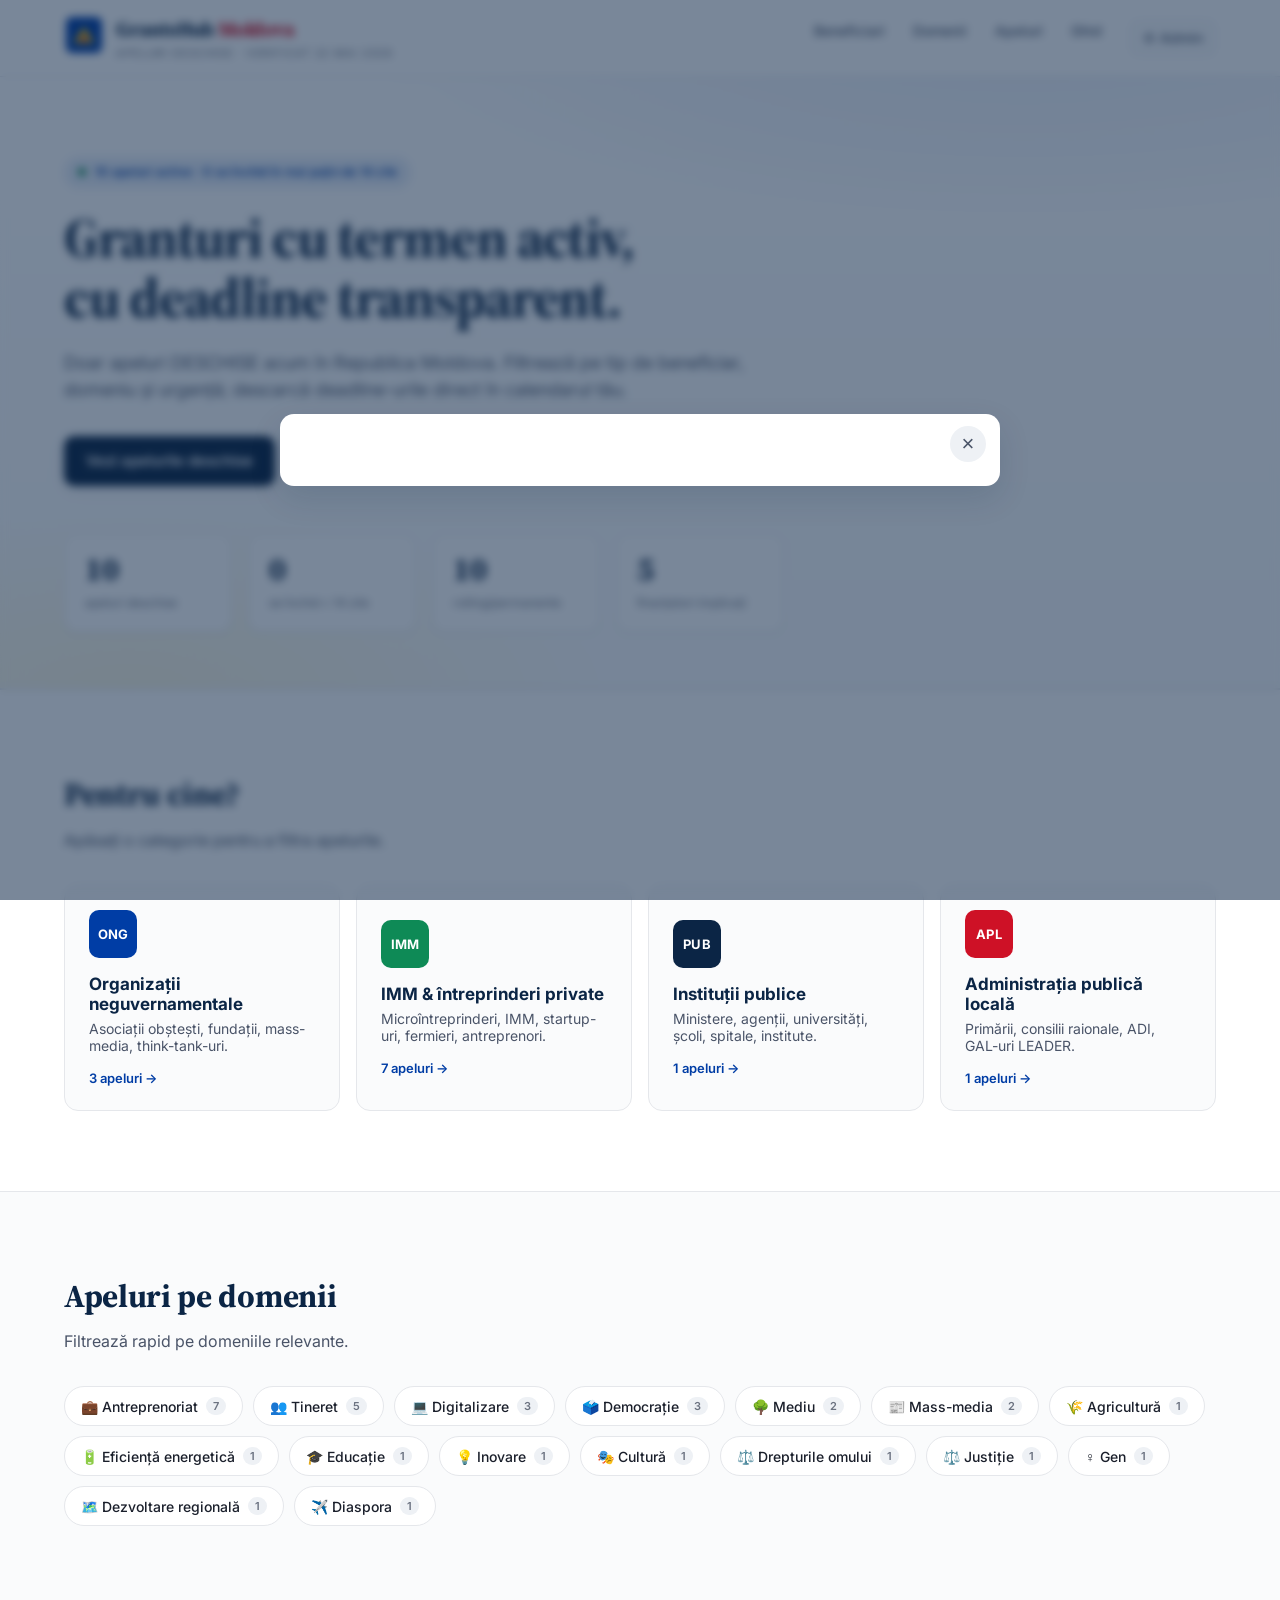
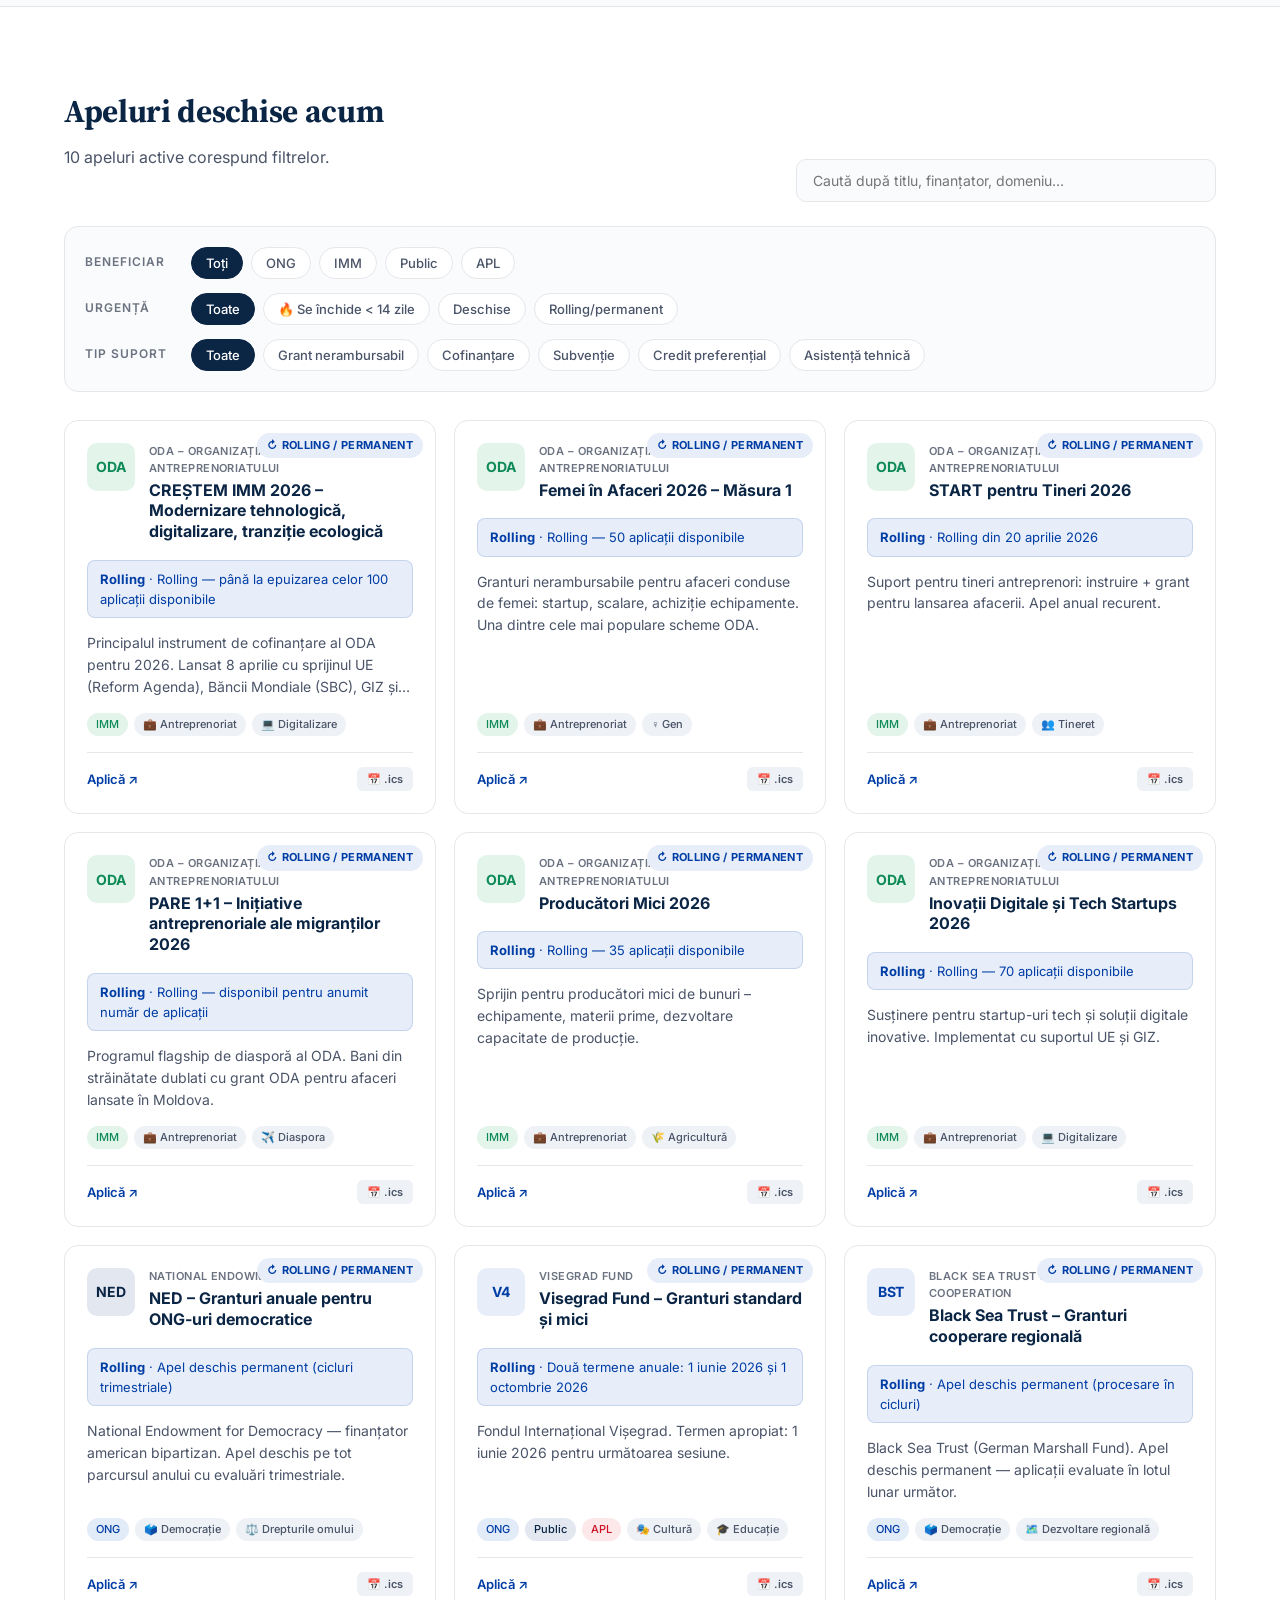
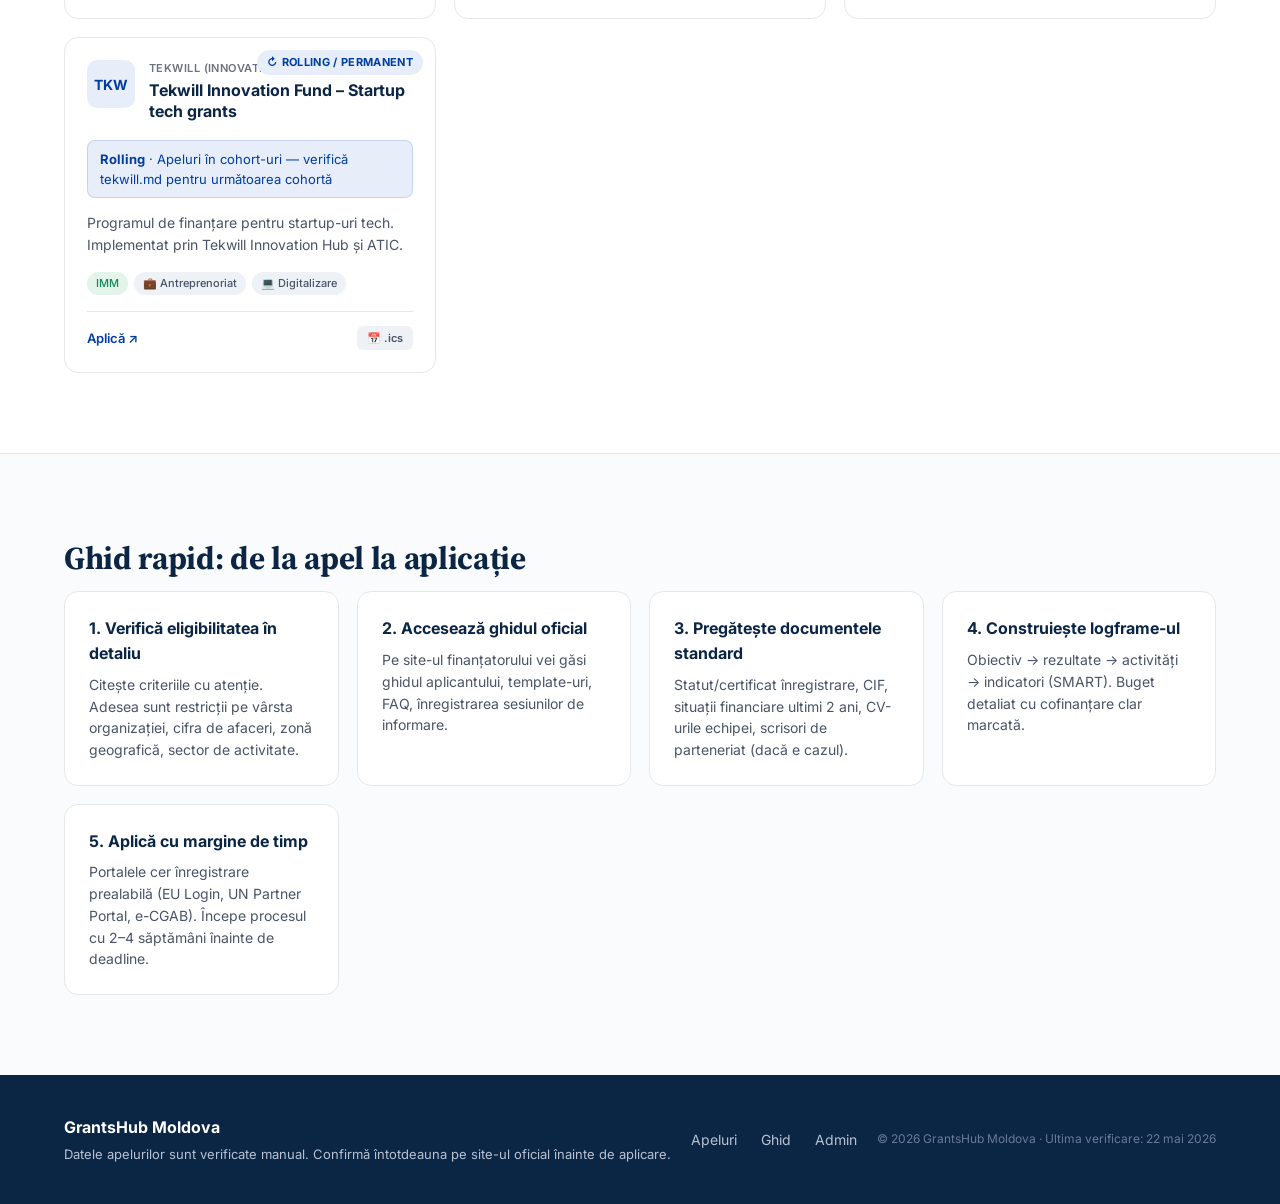
==== index.html @ efa080d8 "Initial commit: GrantsHub Moldova v2 with auto-update job" ====
<!DOCTYPE html>
<html lang="ro">
<head>
    <meta charset="UTF-8">
    <meta name="viewport" content="width=device-width, initial-scale=1.0">
    <title>GrantsHub Moldova — Apeluri deschise pentru granturi</title>
    <meta name="description" content="Apeluri de granturi DESCHISE acum în Republica Moldova: ONG, IMM, instituții publice, APL. Deadline-uri, criterii de eligibilitate, link-uri oficiale, export calendar.">
    <link rel="stylesheet" href="styles.css">
    <link rel="preconnect" href="https://fonts.googleapis.com">
    <link rel="preconnect" href="https://fonts.gstatic.com" crossorigin>
    <link href="https://fonts.googleapis.com/css2?family=Inter:wght@400;500;600;700;800&family=Source+Serif+4:wght@600;700&display=swap" rel="stylesheet">
</head>
<body>
    <header class="site-header">
        <div class="container header-inner">
            <div class="brand">
                <div class="brand-mark" aria-hidden="true">
                    <svg viewBox="0 0 40 40" width="40" height="40">
                        <rect x="2" y="2" width="36" height="36" rx="6" fill="#003DA5"/>
                        <path d="M10 28 L20 12 L30 28 Z" fill="#FFD200"/>
                        <circle cx="20" cy="24" r="3" fill="#CE1126"/>
                    </svg>
                </div>
                <div class="brand-text">
                    <div class="brand-name">GrantsHub <span>Moldova</span></div>
                    <div class="brand-tag">Apeluri DESCHISE · Verificat 22 mai 2026</div>
                </div>
            </div>
            <nav class="nav">
                <a href="#beneficiari">Beneficiari</a>
                <a href="#domenii">Domenii</a>
                <a href="#catalog">Apeluri</a>
                <a href="#ghid">Ghid</a>
                <a href="admin.html" class="nav-admin">⚙ Admin</a>
            </nav>
        </div>
    </header>

    <section class="hero">
        <div class="container">
            <div class="hero-badge"><span class="pulse-dot"></span> <span id="badge-text">Se încarcă…</span></div>
            <h1>Granturi cu termen activ,<br>cu deadline transparent.</h1>
            <p class="hero-lead">Doar apeluri DESCHISE acum în Republica Moldova. Filtrează pe tip de beneficiar, domeniu și urgență; descarcă deadline-urile direct în calendarul tău.</p>
            <div class="hero-actions">
                <a href="#catalog" class="btn btn-primary">Vezi apelurile deschise</a>
                <button class="btn btn-ghost" id="download-all-ics">📅 Toate deadline-urile în calendar (.ics)</button>
            </div>
            <div class="hero-stats">
                <div><strong id="stat-open">—</strong><span>apeluri deschise</span></div>
                <div><strong id="stat-soon">—</strong><span>se închid &lt; 14 zile</span></div>
                <div><strong id="stat-rolling">—</strong><span>rolling/permanente</span></div>
                <div><strong id="stat-funders">—</strong><span>finanțatori implicați</span></div>
            </div>
        </div>
    </section>

    <section class="audience" id="beneficiari">
        <div class="container">
            <h2 class="section-title">Pentru cine?</h2>
            <p class="section-sub">Apăsați o categorie pentru a filtra apelurile.</p>
            <div class="audience-grid">
                <button class="audience-card" data-filter-aud="ONG">
                    <div class="aud-icon ong">ONG</div>
                    <h3>Organizații neguvernamentale</h3>
                    <p>Asociații obștești, fundații, mass-media, think-tank-uri.</p>
                    <span class="aud-link" data-aud-count="ONG">— apeluri →</span>
                </button>
                <button class="audience-card" data-filter-aud="IMM">
                    <div class="aud-icon imm">IMM</div>
                    <h3>IMM &amp; întreprinderi private</h3>
                    <p>Microîntreprinderi, IMM, startup-uri, fermieri, antreprenori.</p>
                    <span class="aud-link" data-aud-count="IMM">— apeluri →</span>
                </button>
                <button class="audience-card" data-filter-aud="Public">
                    <div class="aud-icon pub">PUB</div>
                    <h3>Instituții publice</h3>
                    <p>Ministere, agenții, universități, școli, spitale, institute.</p>
                    <span class="aud-link" data-aud-count="Public">— apeluri →</span>
                </button>
                <button class="audience-card" data-filter-aud="APL">
                    <div class="aud-icon apl">APL</div>
                    <h3>Administrația publică locală</h3>
                    <p>Primării, consilii raionale, ADI, GAL-uri LEADER.</p>
                    <span class="aud-link" data-aud-count="APL">— apeluri →</span>
                </button>
            </div>
        </div>
    </section>

    <section class="topics" id="domenii">
        <div class="container">
            <h2 class="section-title">Apeluri pe domenii</h2>
            <p class="section-sub">Filtrează rapid pe domeniile relevante.</p>
            <div class="topic-chips" id="topic-chips"></div>
        </div>
    </section>

    <section class="catalog" id="catalog">
        <div class="container">
            <div class="catalog-head">
                <div>
                    <h2 class="section-title">Apeluri deschise acum</h2>
                    <p class="section-sub" id="result-count">Se încarcă…</p>
                </div>
                <div class="search-wrap">
                    <input type="search" id="search" placeholder="Caută după titlu, finanțator, domeniu…" aria-label="Caută în catalog">
                </div>
            </div>

            <div class="filters">
                <div class="filter-group">
                    <label>Beneficiar</label>
                    <div class="chip-row" id="filter-audience">
                        <button class="chip chip-active" data-aud="all">Toți</button>
                        <button class="chip" data-aud="ONG">ONG</button>
                        <button class="chip" data-aud="IMM">IMM</button>
                        <button class="chip" data-aud="Public">Public</button>
                        <button class="chip" data-aud="APL">APL</button>
                    </div>
                </div>
                <div class="filter-group">
                    <label>Urgență</label>
                    <div class="chip-row" id="filter-urgency">
                        <button class="chip chip-active" data-urgency="all">Toate</button>
                        <button class="chip" data-urgency="closing-soon">🔥 Se închide &lt; 14 zile</button>
                        <button class="chip" data-urgency="open">Deschise</button>
                        <button class="chip" data-urgency="rolling">Rolling/permanent</button>
                    </div>
                </div>
                <div class="filter-group">
                    <label>Tip suport</label>
                    <div class="chip-row" id="filter-type">
                        <button class="chip chip-active" data-type="all">Toate</button>
                        <button class="chip" data-type="Grant">Grant nerambursabil</button>
                        <button class="chip" data-type="Cofinantare">Cofinanțare</button>
                        <button class="chip" data-type="Subventie">Subvenție</button>
                        <button class="chip" data-type="Credit">Credit preferențial</button>
                        <button class="chip" data-type="AT">Asistență tehnică</button>
                    </div>
                </div>
            </div>

            <div class="cards" id="cards-container"></div>
            <div class="empty-state" id="empty-state" hidden>
                <p>Nu s-au găsit apeluri care să corespundă filtrelor selectate.</p>
                <button class="btn btn-ghost" id="reset-filters">Resetează filtrele</button>
            </div>
        </div>
    </section>

    <section class="guide" id="ghid">
        <div class="container">
            <h2 class="section-title">Ghid rapid: de la apel la aplicație</h2>
            <ol class="guide-steps">
                <li>
                    <h4>1. Verifică eligibilitatea în detaliu</h4>
                    <p>Citește criteriile cu atenție. Adesea sunt restricții pe vârsta organizației, cifra de afaceri, zonă geografică, sector de activitate.</p>
                </li>
                <li>
                    <h4>2. Accesează ghidul oficial</h4>
                    <p>Pe site-ul finanțatorului vei găsi ghidul aplicantului, template-uri, FAQ, înregistrarea sesiunilor de informare.</p>
                </li>
                <li>
                    <h4>3. Pregătește documentele standard</h4>
                    <p>Statut/certificat înregistrare, CIF, situații financiare ultimi 2 ani, CV-urile echipei, scrisori de parteneriat (dacă e cazul).</p>
                </li>
                <li>
                    <h4>4. Construiește logframe-ul</h4>
                    <p>Obiectiv → rezultate → activități → indicatori (SMART). Buget detaliat cu cofinanțare clar marcată.</p>
                </li>
                <li>
                    <h4>5. Aplică cu margine de timp</h4>
                    <p>Portalele cer înregistrare prealabilă (EU Login, UN Partner Portal, e-CGAB). Începe procesul cu 2–4 săptămâni înainte de deadline.</p>
                </li>
            </ol>
        </div>
    </section>

    <footer class="site-footer">
        <div class="container footer-inner">
            <div>
                <strong>GrantsHub Moldova</strong>
                <p>Datele apelurilor sunt verificate manual. Confirmă întotdeauna pe site-ul oficial înainte de aplicare.</p>
            </div>
            <div class="footer-links">
                <a href="#catalog">Apeluri</a>
                <a href="#ghid">Ghid</a>
                <a href="admin.html">Admin</a>
            </div>
            <div class="footer-meta">© 2026 GrantsHub Moldova · Ultima verificare: 22 mai 2026</div>
        </div>
    </footer>

    <!-- Modal detalii apel -->
    <div class="modal" id="modal" hidden>
        <div class="modal-backdrop" data-close></div>
        <div class="modal-panel" role="dialog" aria-modal="true">
            <button class="modal-close" data-close aria-label="Închide">×</button>
            <div id="modal-content"></div>
        </div>
    </div>

    <script src="data.js"></script>
    <script src="app.js"></script>
</body>
</html>
---- styles.css ----
:root {
    --navy: #0B2545;
    --navy-2: #13315C;
    --blue: #003DA5;
    --blue-soft: #E7EEF9;
    --yellow: #FFD200;
    --red: #CE1126;
    --green: #0E8A56;
    --ink: #1A1F2B;
    --ink-2: #4A5468;
    --ink-3: #6B7280;
    --line: #E5E7EB;
    --line-2: #EEF1F5;
    --bg: #FAFBFC;
    --white: #FFFFFF;
    --shadow-sm: 0 1px 2px rgba(11,37,69,.06);
    --shadow-md: 0 4px 16px rgba(11,37,69,.08);
    --shadow-lg: 0 12px 32px rgba(11,37,69,.12);
    --radius: 14px;
    --radius-sm: 10px;
}

* { box-sizing: border-box; }
html { scroll-behavior: smooth; }
body {
    margin: 0;
    font-family: 'Inter', -apple-system, BlinkMacSystemFont, 'Segoe UI', sans-serif;
    color: var(--ink);
    background: var(--bg);
    line-height: 1.55;
    -webkit-font-smoothing: antialiased;
}

.container {
    max-width: 1200px;
    margin: 0 auto;
    padding: 0 24px;
}

/* ---------- Header ---------- */
.site-header {
    position: sticky;
    top: 0;
    z-index: 50;
    background: rgba(255,255,255,.92);
    backdrop-filter: saturate(180%) blur(12px);
    border-bottom: 1px solid var(--line);
}
.header-inner {
    display: flex;
    align-items: center;
    justify-content: space-between;
    padding: 14px 24px;
}
.brand { display: flex; align-items: center; gap: 12px; }
.brand-name {
    font-family: 'Source Serif 4', Georgia, serif;
    font-weight: 700;
    font-size: 20px;
    letter-spacing: -.01em;
    color: var(--navy);
}
.brand-name span { color: var(--red); }
.brand-tag {
    font-size: 11px;
    color: var(--ink-3);
    text-transform: uppercase;
    letter-spacing: .08em;
}
.nav { display: flex; gap: 28px; }
.nav a {
    color: var(--ink-2);
    text-decoration: none;
    font-weight: 500;
    font-size: 14px;
    transition: color .15s;
}
.nav a:hover { color: var(--blue); }
.nav-admin {
    padding: 6px 12px;
    border: 1px solid var(--line);
    border-radius: 8px;
    background: var(--bg);
}
.nav-admin:hover { background: var(--navy); color: #fff !important; border-color: var(--navy); }

.pulse-dot {
    display: inline-block;
    width: 8px; height: 8px;
    background: var(--green);
    border-radius: 50%;
    margin-right: 6px;
    animation: pulse 2s infinite;
}
@keyframes pulse {
    0%, 100% { box-shadow: 0 0 0 0 rgba(14,138,86,.6); }
    50% { box-shadow: 0 0 0 8px rgba(14,138,86,0); }
}

/* ---------- Hero ---------- */
.hero {
    padding: 80px 0 56px;
    background:
        radial-gradient(1200px 400px at 80% -100px, rgba(0,61,165,.10), transparent 60%),
        radial-gradient(800px 300px at 10% 100%, rgba(255,210,0,.10), transparent 60%),
        linear-gradient(180deg, #fff 0%, var(--bg) 100%);
    border-bottom: 1px solid var(--line);
}
.hero-badge {
    display: inline-block;
    padding: 6px 14px;
    background: var(--blue-soft);
    color: var(--blue);
    border-radius: 999px;
    font-size: 12px;
    font-weight: 600;
    letter-spacing: .02em;
    margin-bottom: 20px;
}
.hero h1 {
    font-family: 'Source Serif 4', Georgia, serif;
    font-size: clamp(34px, 5vw, 56px);
    line-height: 1.08;
    letter-spacing: -.02em;
    color: var(--navy);
    margin: 0 0 20px;
    font-weight: 700;
}
.hero-lead {
    font-size: 18px;
    color: var(--ink-2);
    max-width: 720px;
    margin: 0 0 32px;
}
.hero-actions { display: flex; gap: 12px; flex-wrap: wrap; margin-bottom: 48px; }
.btn {
    display: inline-flex;
    align-items: center;
    gap: 8px;
    padding: 13px 22px;
    border-radius: 10px;
    font-weight: 600;
    font-size: 15px;
    text-decoration: none;
    border: none;
    cursor: pointer;
    transition: transform .12s, box-shadow .15s, background .15s;
    font-family: inherit;
}
.btn-primary {
    background: var(--navy);
    color: #fff;
    box-shadow: var(--shadow-md);
}
.btn-primary:hover { background: var(--blue); transform: translateY(-1px); }
.btn-ghost { background: transparent; color: var(--navy); }
.btn-ghost:hover { color: var(--blue); }
.hero-stats {
    display: grid;
    grid-template-columns: repeat(4, 1fr);
    gap: 16px;
    max-width: 720px;
}
.hero-stats > div {
    padding: 18px 20px;
    background: #fff;
    border: 1px solid var(--line);
    border-radius: 12px;
    box-shadow: var(--shadow-sm);
}
.hero-stats strong {
    display: block;
    font-family: 'Source Serif 4', serif;
    font-size: 32px;
    color: var(--navy);
    line-height: 1;
    margin-bottom: 4px;
}
.hero-stats span { font-size: 12px; color: var(--ink-3); }

/* ---------- Section common ---------- */
section { padding: 80px 0; }
.section-title {
    font-family: 'Source Serif 4', serif;
    font-size: 32px;
    color: var(--navy);
    margin: 0 0 8px;
    font-weight: 700;
    letter-spacing: -.01em;
}
.section-sub {
    font-size: 16px;
    color: var(--ink-2);
    margin: 0 0 32px;
    max-width: 720px;
}

/* ---------- Audience ---------- */
.audience { background: #fff; border-top: 1px solid var(--line); border-bottom: 1px solid var(--line); }
.audience-grid {
    display: grid;
    grid-template-columns: repeat(auto-fit, minmax(240px, 1fr));
    gap: 16px;
}
.audience-card {
    text-align: left;
    background: var(--bg);
    border: 1px solid var(--line);
    border-radius: var(--radius);
    padding: 24px;
    cursor: pointer;
    font-family: inherit;
    transition: transform .15s, box-shadow .15s, border-color .15s;
}
.audience-card:hover { transform: translateY(-3px); box-shadow: var(--shadow-md); border-color: var(--blue); }
.aud-icon {
    width: 48px; height: 48px;
    border-radius: 10px;
    display: grid; place-items: center;
    font-weight: 700; font-size: 13px;
    color: #fff;
    margin-bottom: 16px;
    letter-spacing: .02em;
}
.aud-icon.ong { background: var(--blue); }
.aud-icon.imm { background: var(--green); }
.aud-icon.pub { background: var(--navy); }
.aud-icon.apl { background: var(--red); }
.audience-card h3 { font-size: 17px; margin: 0 0 6px; color: var(--navy); }
.audience-card p { font-size: 14px; color: var(--ink-2); margin: 0 0 16px; }
.aud-link { font-size: 13px; font-weight: 600; color: var(--blue); }

/* ---------- Topics ---------- */
.topic-chips {
    display: flex;
    flex-wrap: wrap;
    gap: 10px;
}
.topic-chip {
    background: #fff;
    border: 1px solid var(--line);
    color: var(--ink);
    padding: 10px 16px;
    border-radius: 999px;
    font-size: 14px;
    font-weight: 500;
    cursor: pointer;
    font-family: inherit;
    transition: all .15s;
    display: inline-flex; align-items: center; gap: 8px;
}
.topic-chip:hover { border-color: var(--blue); color: var(--blue); }
.topic-chip.active { background: var(--navy); color: #fff; border-color: var(--navy); }
.topic-chip .count {
    font-size: 11px;
    background: var(--line-2);
    color: var(--ink-3);
    padding: 2px 7px;
    border-radius: 999px;
    font-weight: 600;
}
.topic-chip.active .count { background: rgba(255,255,255,.18); color: #fff; }

/* ---------- Catalog ---------- */
.catalog { background: #fff; border-top: 1px solid var(--line); }
.catalog-head {
    display: flex;
    justify-content: space-between;
    align-items: flex-end;
    gap: 24px;
    flex-wrap: wrap;
    margin-bottom: 24px;
}
.search-wrap { flex: 1; max-width: 420px; min-width: 240px; }
.search-wrap input {
    width: 100%;
    padding: 12px 16px;
    border: 1px solid var(--line);
    border-radius: 10px;
    font-size: 14px;
    font-family: inherit;
    background: var(--bg);
    transition: border-color .15s, background .15s;
}
.search-wrap input:focus {
    outline: none;
    border-color: var(--blue);
    background: #fff;
    box-shadow: 0 0 0 4px var(--blue-soft);
}
.filters {
    display: flex;
    flex-direction: column;
    gap: 14px;
    padding: 20px;
    background: var(--bg);
    border: 1px solid var(--line);
    border-radius: var(--radius);
    margin-bottom: 28px;
}
.filter-group { display: flex; align-items: center; gap: 16px; flex-wrap: wrap; }
.filter-group > label {
    min-width: 90px;
    font-size: 12px;
    text-transform: uppercase;
    letter-spacing: .08em;
    color: var(--ink-3);
    font-weight: 600;
}
.chip-row { display: flex; flex-wrap: wrap; gap: 8px; flex: 1; }
.chip {
    background: #fff;
    border: 1px solid var(--line);
    padding: 7px 14px;
    border-radius: 999px;
    font-size: 13px;
    font-family: inherit;
    color: var(--ink-2);
    cursor: pointer;
    font-weight: 500;
    transition: all .12s;
}
.chip:hover { color: var(--blue); border-color: var(--blue); }
.chip.chip-active {
    background: var(--navy);
    color: #fff;
    border-color: var(--navy);
}

/* ---------- Cards ---------- */
.cards {
    display: grid;
    grid-template-columns: repeat(auto-fill, minmax(340px, 1fr));
    gap: 18px;
}
.card {
    background: #fff;
    border: 1px solid var(--line);
    border-radius: var(--radius);
    padding: 22px;
    display: flex;
    flex-direction: column;
    transition: transform .15s, box-shadow .15s, border-color .15s;
    cursor: pointer;
    position: relative;
}
.card:hover { transform: translateY(-3px); box-shadow: var(--shadow-lg); border-color: var(--blue); }
.card-head {
    display: flex;
    gap: 14px;
    align-items: flex-start;
    margin-bottom: 14px;
}
.card-logo {
    width: 48px; height: 48px;
    border-radius: 10px;
    background: var(--blue-soft);
    color: var(--blue);
    display: grid; place-items: center;
    font-weight: 700;
    font-size: 14px;
    flex-shrink: 0;
    letter-spacing: -.02em;
}
.card-logo.green { background: #E3F4EB; color: var(--green); }
.card-logo.red { background: #FCE7E9; color: var(--red); }
.card-logo.navy { background: #E2E7F0; color: var(--navy); }
.card-logo.yellow { background: #FFF6CC; color: #8A6A00; }
.card-title { flex: 1; min-width: 0; }
.card-title h3 {
    margin: 0 0 4px;
    font-size: 16px;
    color: var(--navy);
    line-height: 1.3;
    font-weight: 700;
}
.card-origin {
    font-size: 11px;
    color: var(--ink-3);
    text-transform: uppercase;
    letter-spacing: .05em;
    font-weight: 600;
}
.card-desc {
    font-size: 14px;
    color: var(--ink-2);
    margin: 0 0 16px;
    flex: 1;
    display: -webkit-box;
    -webkit-line-clamp: 3;
    -webkit-box-orient: vertical;
    overflow: hidden;
}
.card-tags { display: flex; flex-wrap: wrap; gap: 6px; margin-bottom: 16px; }
.tag {
    font-size: 11px;
    padding: 3px 9px;
    background: var(--line-2);
    color: var(--ink-2);
    border-radius: 999px;
    font-weight: 500;
}
.tag.aud-ONG { background: #E2EBF8; color: var(--blue); }
.tag.aud-IMM { background: #E3F4EB; color: var(--green); }
.tag.aud-Public { background: #E2E7F0; color: var(--navy); }
.tag.aud-APL { background: #FCE7E9; color: var(--red); }
.card-foot {
    display: flex;
    justify-content: space-between;
    align-items: center;
    padding-top: 14px;
    border-top: 1px solid var(--line);
}
.card-foot a {
    color: var(--blue);
    text-decoration: none;
    font-size: 13px;
    font-weight: 600;
}
.card-foot a:hover { text-decoration: underline; }
.card-detail-btn {
    font-size: 12px;
    color: var(--ink-3);
    background: none;
    border: none;
    cursor: pointer;
    font-family: inherit;
    padding: 0;
}
.status-dot {
    display: inline-block;
    width: 8px; height: 8px;
    background: var(--green);
    border-radius: 50%;
    margin-right: 6px;
    box-shadow: 0 0 0 3px rgba(14,138,86,.15);
}

.empty-state {
    text-align: center;
    padding: 60px 20px;
    color: var(--ink-3);
}
.empty-state p { margin: 0 0 16px; }

/* ---------- Guide ---------- */
.guide { background: var(--bg); border-top: 1px solid var(--line); }
.guide-steps {
    list-style: none;
    padding: 0;
    margin: 0;
    display: grid;
    grid-template-columns: repeat(auto-fit, minmax(260px, 1fr));
    gap: 18px;
    counter-reset: step;
}
.guide-steps li {
    background: #fff;
    border: 1px solid var(--line);
    border-radius: var(--radius);
    padding: 24px;
}
.guide-steps h4 {
    margin: 0 0 8px;
    font-size: 16px;
    color: var(--navy);
}
.guide-steps p { margin: 0; color: var(--ink-2); font-size: 14px; }

/* ---------- About ---------- */
.about { background: #fff; border-top: 1px solid var(--line); }
.about-grid {
    display: grid;
    grid-template-columns: 2fr 1fr;
    gap: 56px;
    align-items: start;
}
.about p { color: var(--ink-2); margin: 0 0 14px; }
.about .note { padding: 14px 16px; background: #FFF8E1; border-left: 3px solid var(--yellow); border-radius: 6px; font-size: 14px; }
.about-meta { display: flex; flex-direction: column; gap: 14px; }
.meta-card {
    background: var(--bg);
    border: 1px solid var(--line);
    border-radius: var(--radius);
    padding: 24px;
    text-align: center;
}
.meta-num {
    font-family: 'Source Serif 4', serif;
    font-size: 40px;
    line-height: 1;
    color: var(--navy);
    font-weight: 700;
}
.meta-label { font-size: 13px; color: var(--ink-3); margin-top: 6px; }

/* ---------- Footer ---------- */
.site-footer {
    background: var(--navy);
    color: #B8C2D2;
    padding: 40px 0;
}
.footer-inner {
    display: flex;
    justify-content: space-between;
    align-items: center;
    flex-wrap: wrap;
    gap: 20px;
}
.site-footer strong { color: #fff; display: block; font-size: 16px; margin-bottom: 4px; }
.site-footer p { margin: 0; font-size: 13px; }
.footer-links { display: flex; gap: 24px; }
.footer-links a { color: #B8C2D2; text-decoration: none; font-size: 14px; }
.footer-links a:hover { color: #fff; }
.footer-meta { font-size: 12px; color: #6B7B96; }

/* ---------- Modal ---------- */
.modal {
    position: fixed;
    inset: 0;
    z-index: 100;
    display: grid;
    place-items: center;
    padding: 20px;
}
.modal-backdrop {
    position: absolute;
    inset: 0;
    background: rgba(11,37,69,.55);
    backdrop-filter: blur(4px);
}
.modal-panel {
    position: relative;
    background: #fff;
    border-radius: var(--radius);
    max-width: 720px;
    width: 100%;
    max-height: 90vh;
    overflow-y: auto;
    padding: 36px;
    box-shadow: var(--shadow-lg);
    animation: modalIn .2s ease;
}
@keyframes modalIn { from { transform: scale(.96); opacity: 0; } to { transform: scale(1); opacity: 1; } }
.modal-close {
    position: absolute;
    top: 12px; right: 14px;
    background: var(--line-2);
    border: none;
    width: 36px; height: 36px;
    border-radius: 50%;
    font-size: 22px;
    cursor: pointer;
    line-height: 1;
    color: var(--ink-2);
}
.modal-close:hover { background: var(--line); color: var(--ink); }
.modal h2 {
    margin: 0 0 4px;
    font-family: 'Source Serif 4', serif;
    color: var(--navy);
    font-size: 26px;
}
.modal-origin { color: var(--ink-3); text-transform: uppercase; font-size: 12px; letter-spacing: .06em; margin-bottom: 20px; font-weight: 600; }
.modal h4 {
    margin: 20px 0 8px;
    color: var(--navy);
    font-size: 14px;
    text-transform: uppercase;
    letter-spacing: .05em;
}
.modal-list { padding-left: 20px; margin: 0; color: var(--ink-2); }
.modal-list li { margin-bottom: 6px; font-size: 14px; }
.modal-tags { display: flex; flex-wrap: wrap; gap: 6px; margin-top: 8px; }
.modal-link {
    display: inline-flex; align-items: center; gap: 8px;
    margin-top: 24px;
    padding: 12px 20px;
    background: var(--navy);
    color: #fff;
    border-radius: 10px;
    text-decoration: none;
    font-weight: 600;
    font-size: 14px;
}
.modal-link:hover { background: var(--blue); }

/* ---------- Status badges & call cards ---------- */
.status-badge {
    position: absolute;
    top: 12px; right: 12px;
    padding: 4px 10px;
    border-radius: 999px;
    font-size: 11px;
    font-weight: 700;
    text-transform: uppercase;
    letter-spacing: .03em;
}
.status-badge.urgent { background: #FCE7E9; color: var(--red); }
.status-badge.open { background: #E3F4EB; color: var(--green); }
.status-badge.rolling { background: var(--blue-soft); color: var(--blue); }
.status-badge.expected { background: #FFF6CC; color: #8A6A00; }
.status-badge.upcoming { background: var(--line-2); color: var(--ink-3); }

.card.status-closing-soon { border-color: rgba(206,17,38,.3); box-shadow: 0 0 0 1px rgba(206,17,38,.1); }

.card-funder {
    font-size: 11px;
    color: var(--ink-3);
    text-transform: uppercase;
    letter-spacing: .04em;
    font-weight: 600;
    margin-bottom: 3px;
}
.card-deadline {
    background: var(--bg);
    padding: 8px 12px;
    border-radius: 8px;
    font-size: 13px;
    color: var(--ink);
    margin-bottom: 14px;
    border: 1px solid var(--line);
}
.card.status-closing-soon .card-deadline {
    background: #FFF5F6;
    border-color: rgba(206,17,38,.2);
    color: var(--red);
}
.card.status-rolling .card-deadline {
    background: var(--blue-soft);
    border-color: rgba(0,61,165,.15);
    color: var(--blue);
}
.card.status-expected .card-deadline {
    background: #FFFBEC;
    border-color: rgba(255,210,0,.4);
    color: #8A6A00;
}

.card-cal-btn {
    background: var(--line-2);
    border: none;
    padding: 5px 10px;
    border-radius: 6px;
    font-size: 11px;
    font-family: inherit;
    cursor: pointer;
    color: var(--ink-2);
    font-weight: 600;
    transition: all .12s;
}
.card-cal-btn:hover { background: var(--navy); color: #fff; }

.modal-deadline-box {
    background: var(--bg);
    border: 1px solid var(--line);
    border-radius: 10px;
    padding: 14px 18px;
    margin: 16px 0 24px;
    font-size: 15px;
}
.modal-meta { margin-top: 16px; color: var(--ink-3); font-size: 12px; }
.modal-actions {
    display: flex;
    gap: 12px;
    flex-wrap: wrap;
    margin-top: 24px;
}
.modal-link.secondary {
    background: var(--bg);
    color: var(--ink);
    border: 1px solid var(--line);
    cursor: pointer;
    font-family: inherit;
    font-size: 14px;
    margin-top: 0;
}
.modal-link.secondary:hover { background: var(--line-2); }

/* ---------- Responsive ---------- */
@media (max-width: 768px) {
    .nav { display: none; }
    .hero { padding: 56px 0 40px; }
    section { padding: 56px 0; }
    .hero-stats { grid-template-columns: repeat(2, 1fr); }
    .about-grid { grid-template-columns: 1fr; gap: 32px; }
    .filter-group { flex-direction: column; align-items: flex-start; }
    .filter-group > label { min-width: auto; }
    .catalog-head { flex-direction: column; align-items: stretch; }
    .search-wrap { max-width: none; }
    .modal-panel { padding: 24px; }
}
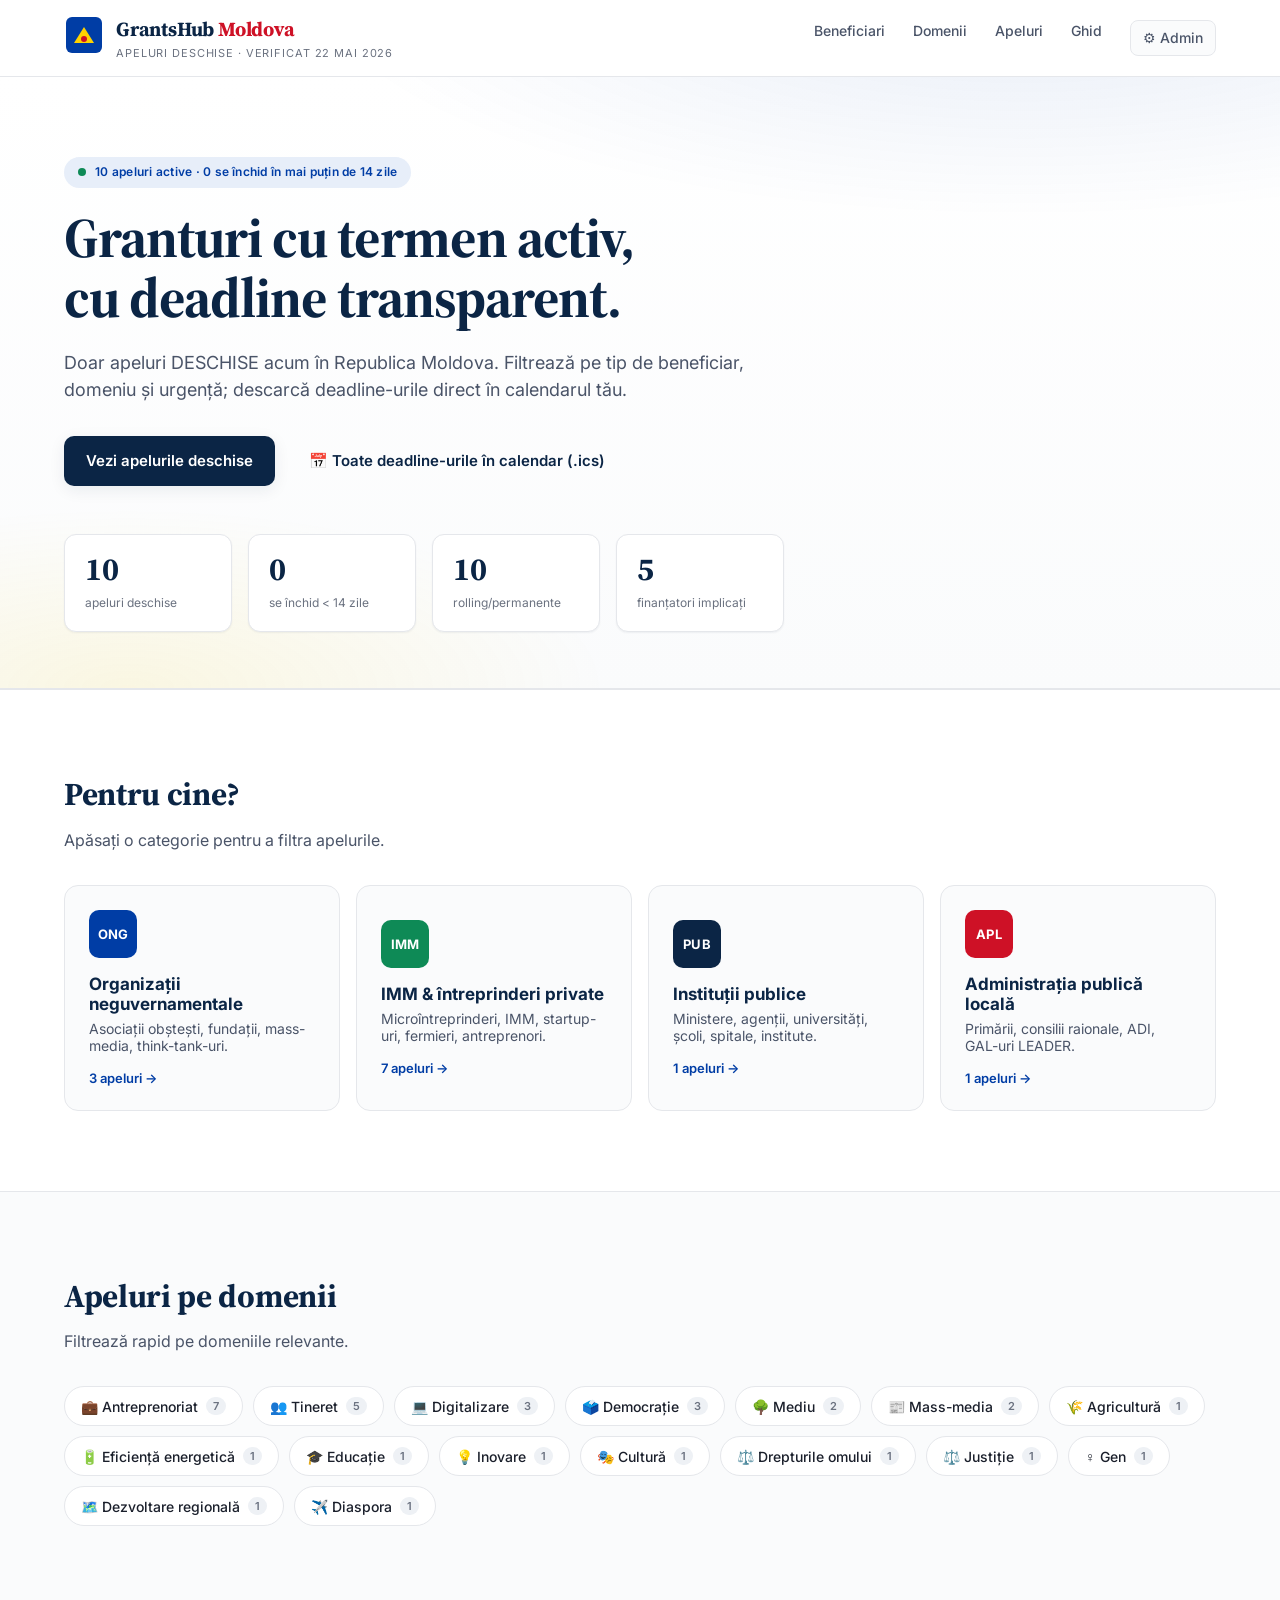
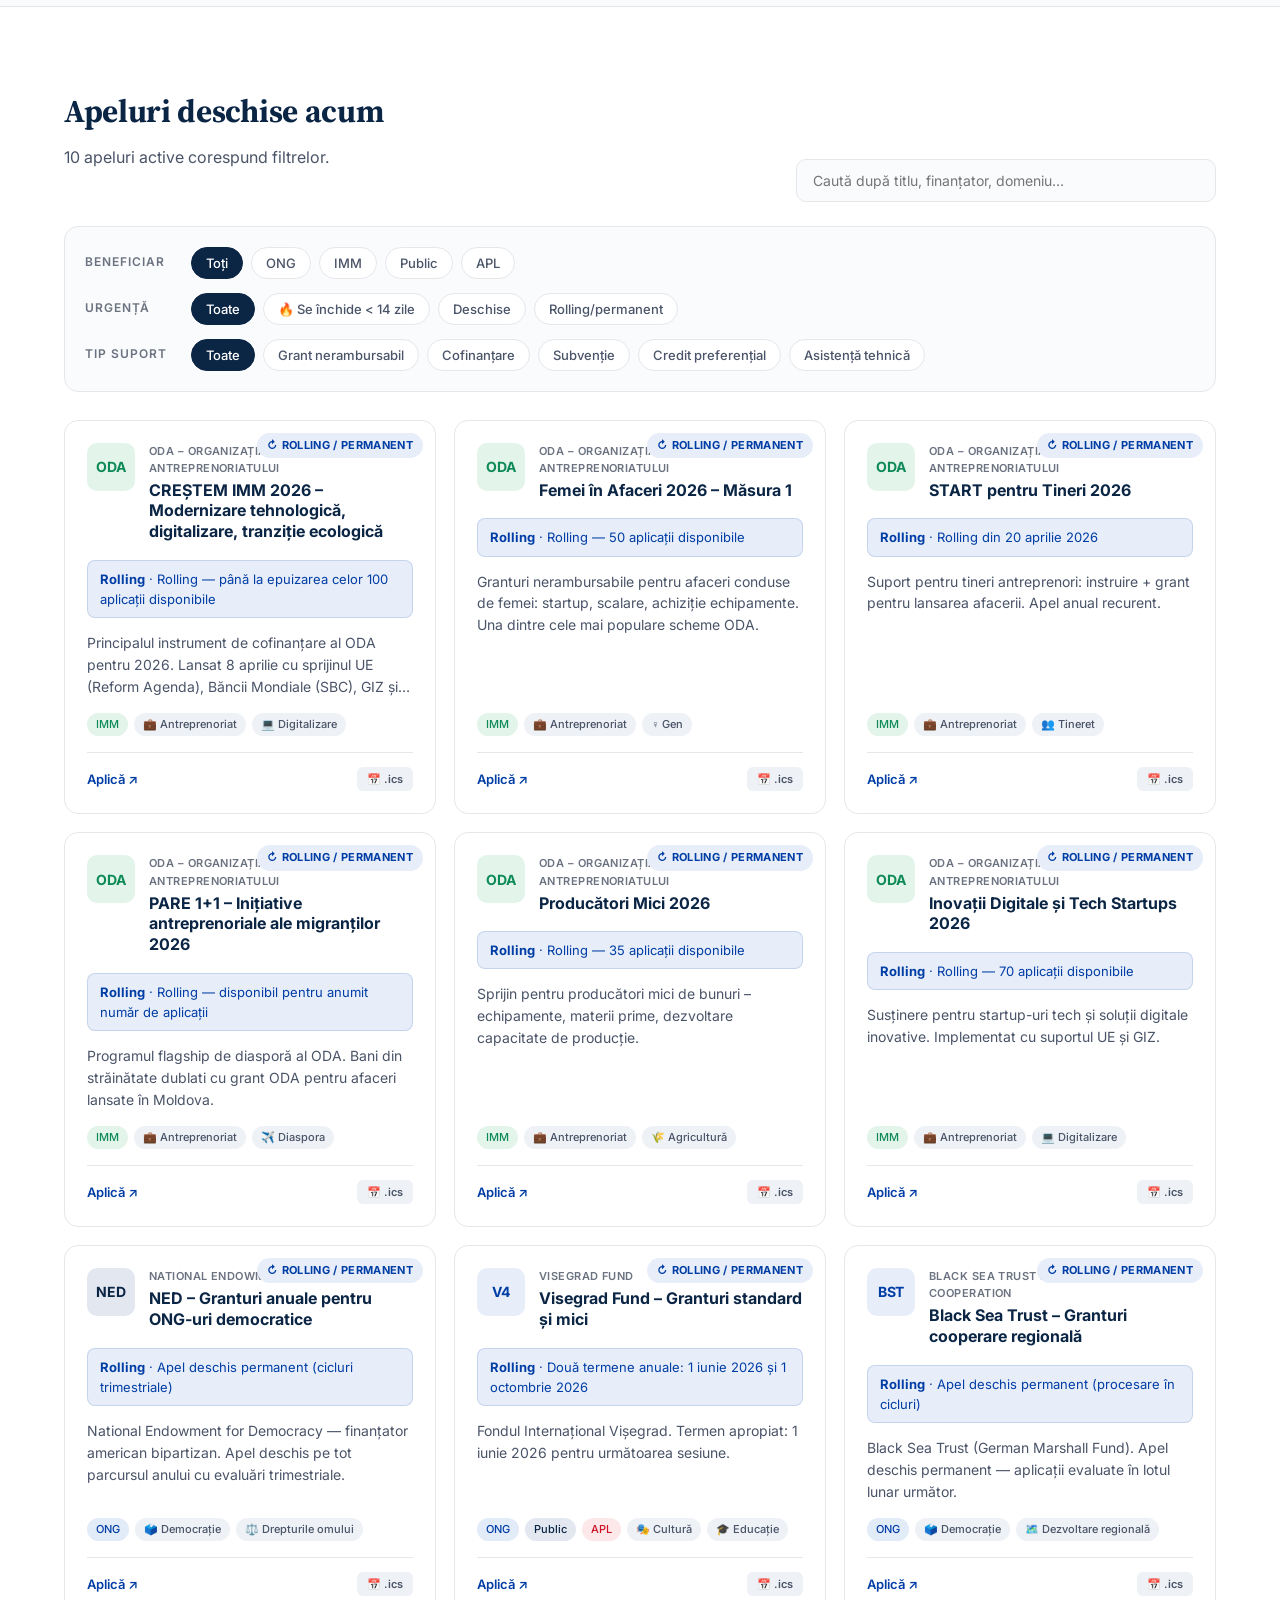
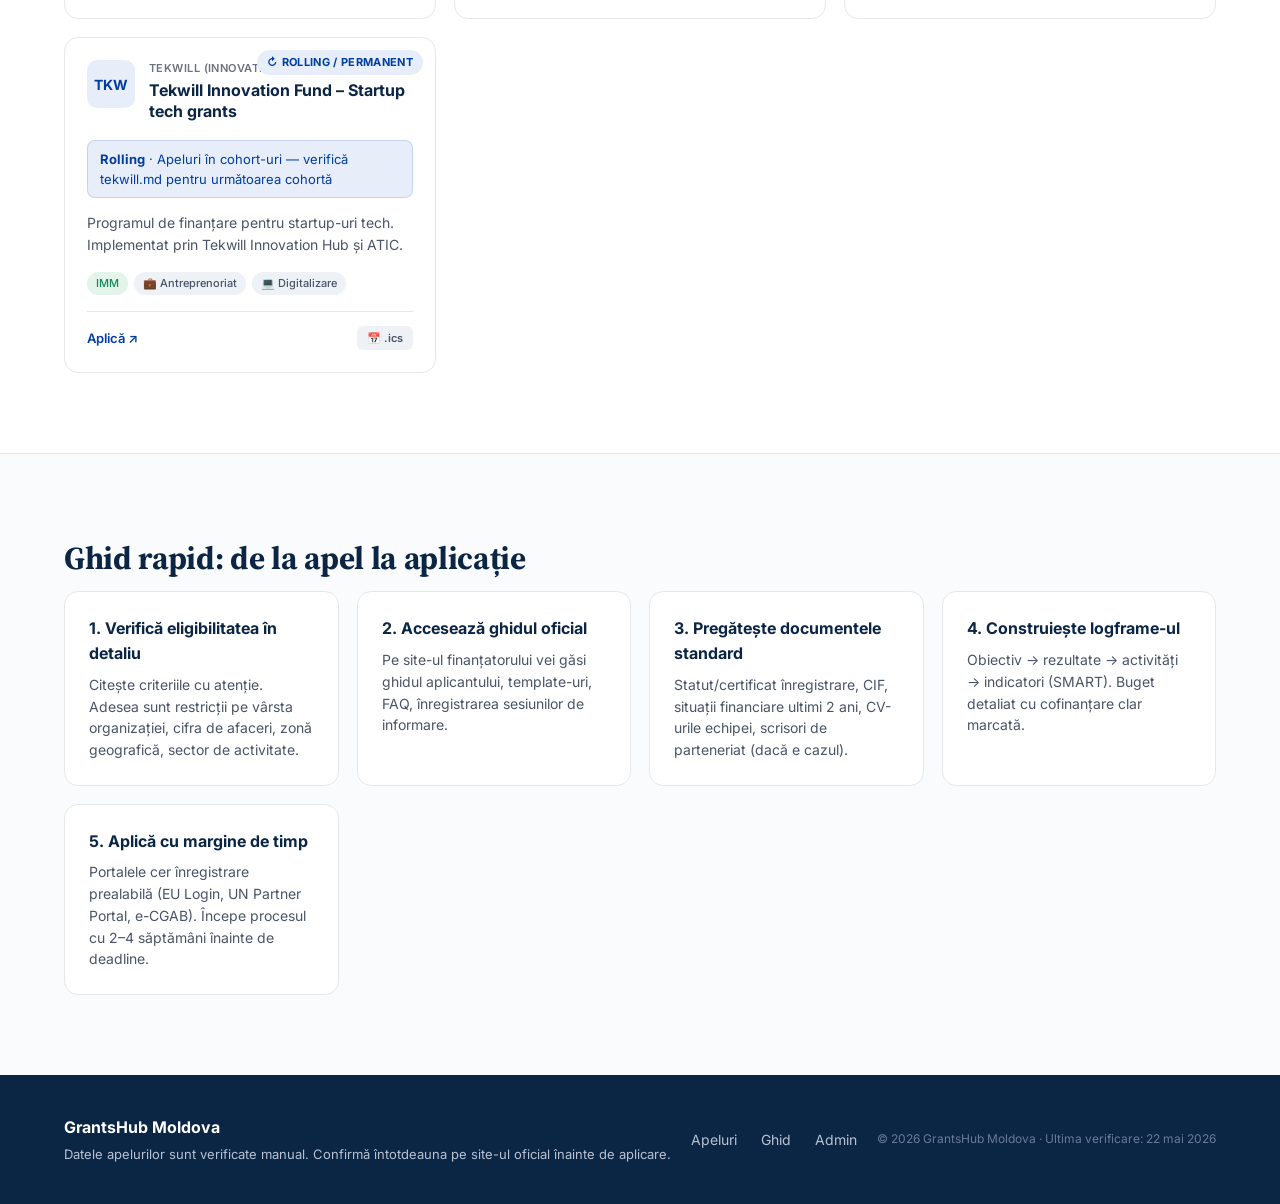
==== commit 4212e03e: "﻿fix: bulletproof modal hide-by-default + cache busters User still saw blocking empty modal after CS" ====
--- a/index.html
+++ b/index.html
@@ -5,7 +5,7 @@
     <meta name="viewport" content="width=device-width, initial-scale=1.0">
     <title>GrantsHub Moldova — Apeluri deschise pentru granturi</title>
     <meta name="description" content="Apeluri de granturi DESCHISE acum în Republica Moldova: ONG, IMM, instituții publice, APL. Deadline-uri, criterii de eligibilitate, link-uri oficiale, export calendar.">
-    <link rel="stylesheet" href="styles.css">
+    <link rel="stylesheet" href="styles.css?v=3">
     <link rel="preconnect" href="https://fonts.googleapis.com">
     <link rel="preconnect" href="https://fonts.gstatic.com" crossorigin>
     <link href="https://fonts.googleapis.com/css2?family=Inter:wght@400;500;600;700;800&family=Source+Serif+4:wght@600;700&display=swap" rel="stylesheet">
@@ -191,8 +191,8 @@
         </div>
     </footer>
 
-    <!-- Modal detalii apel -->
-    <div class="modal" id="modal" hidden>
+    <!-- Modal detalii apel: ascuns prin inline style + CSS + class .is-open la deschidere -->
+    <div class="modal" id="modal" aria-hidden="true" style="display:none">
         <div class="modal-backdrop" data-close></div>
         <div class="modal-panel" role="dialog" aria-modal="true">
             <button class="modal-close" data-close aria-label="Închide">×</button>
@@ -200,7 +200,7 @@
         </div>
     </div>
 
-    <script src="data.js"></script>
-    <script src="app.js"></script>
+    <script src="data.js?v=3"></script>
+    <script src="app.js?v=3"></script>
 </body>
 </html>
--- a/styles.css
+++ b/styles.css
@@ -516,12 +516,15 @@
 
 /* ---------- Modal ---------- */
 .modal {
+    display: none;
     position: fixed;
     inset: 0;
     z-index: 100;
-    display: grid;
     place-items: center;
     padding: 20px;
+}
+.modal.is-open {
+    display: grid;
 }
 .modal-backdrop {
     position: absolute;
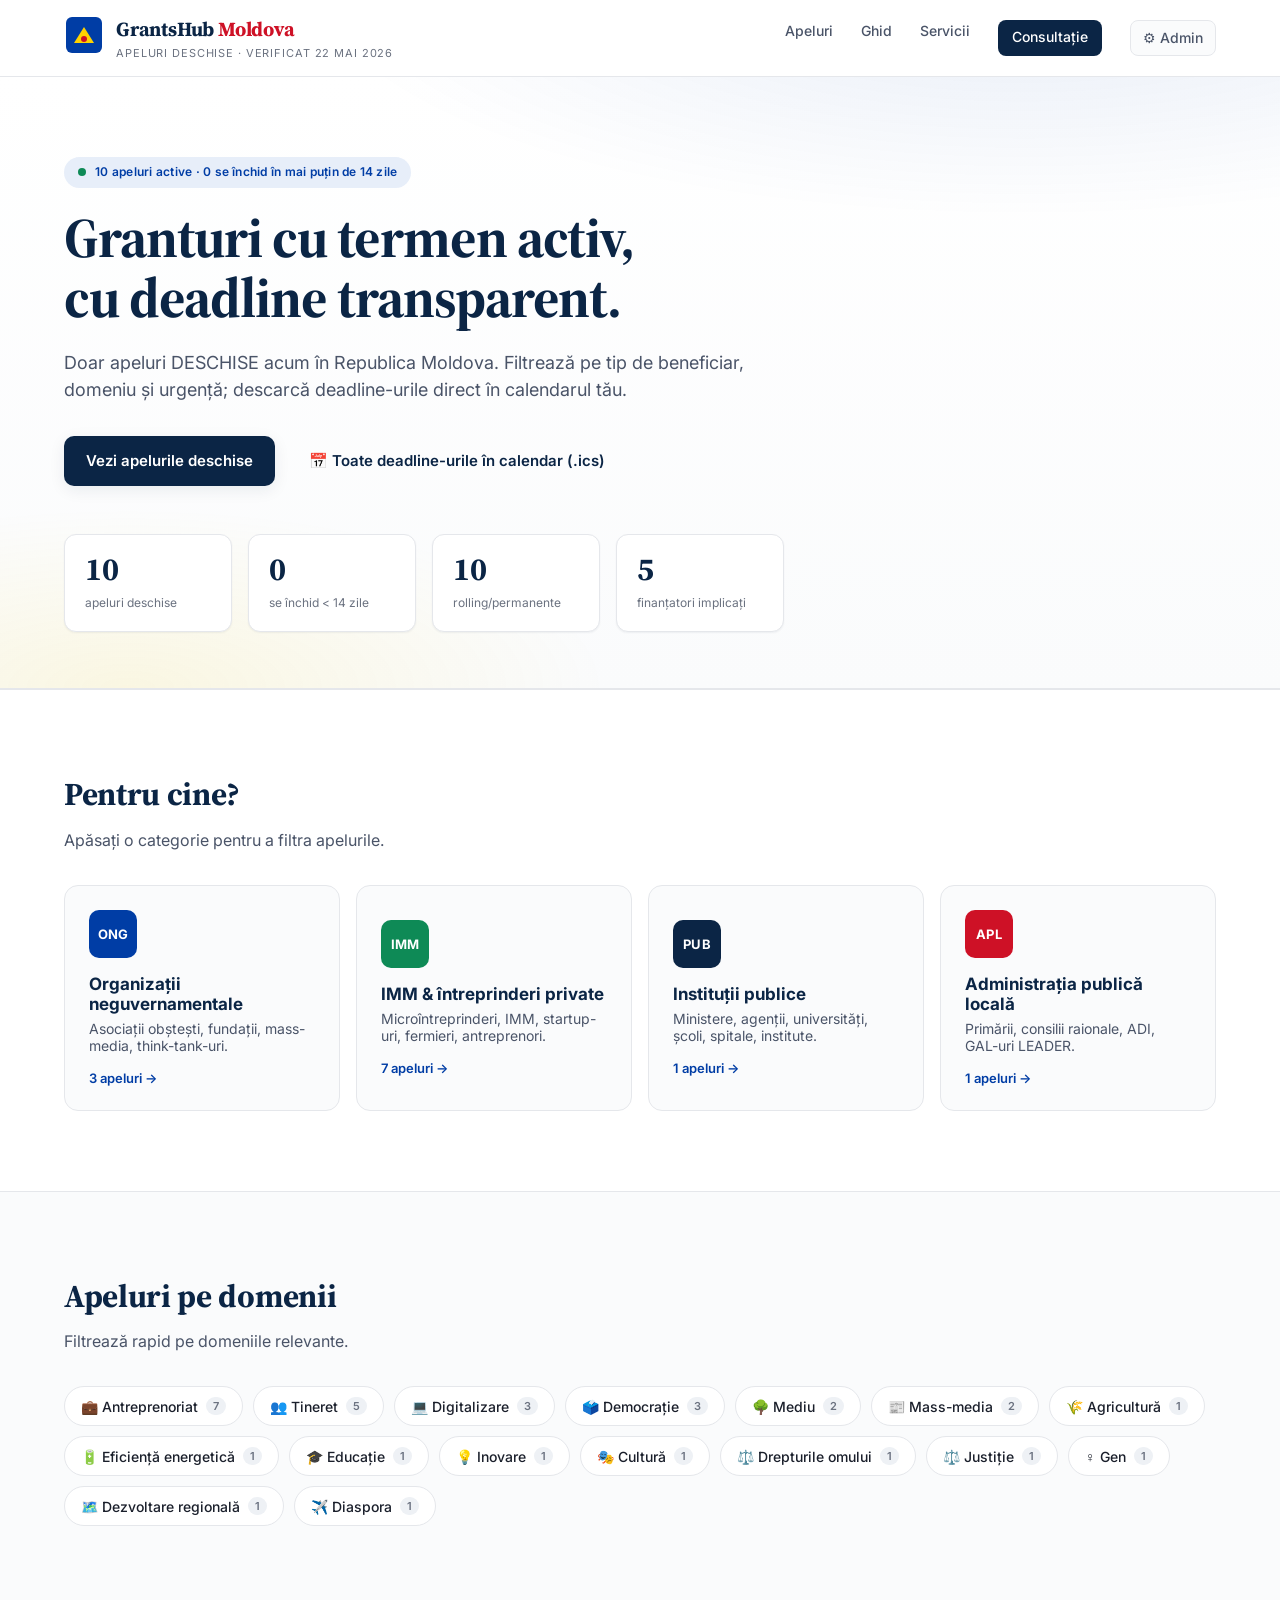
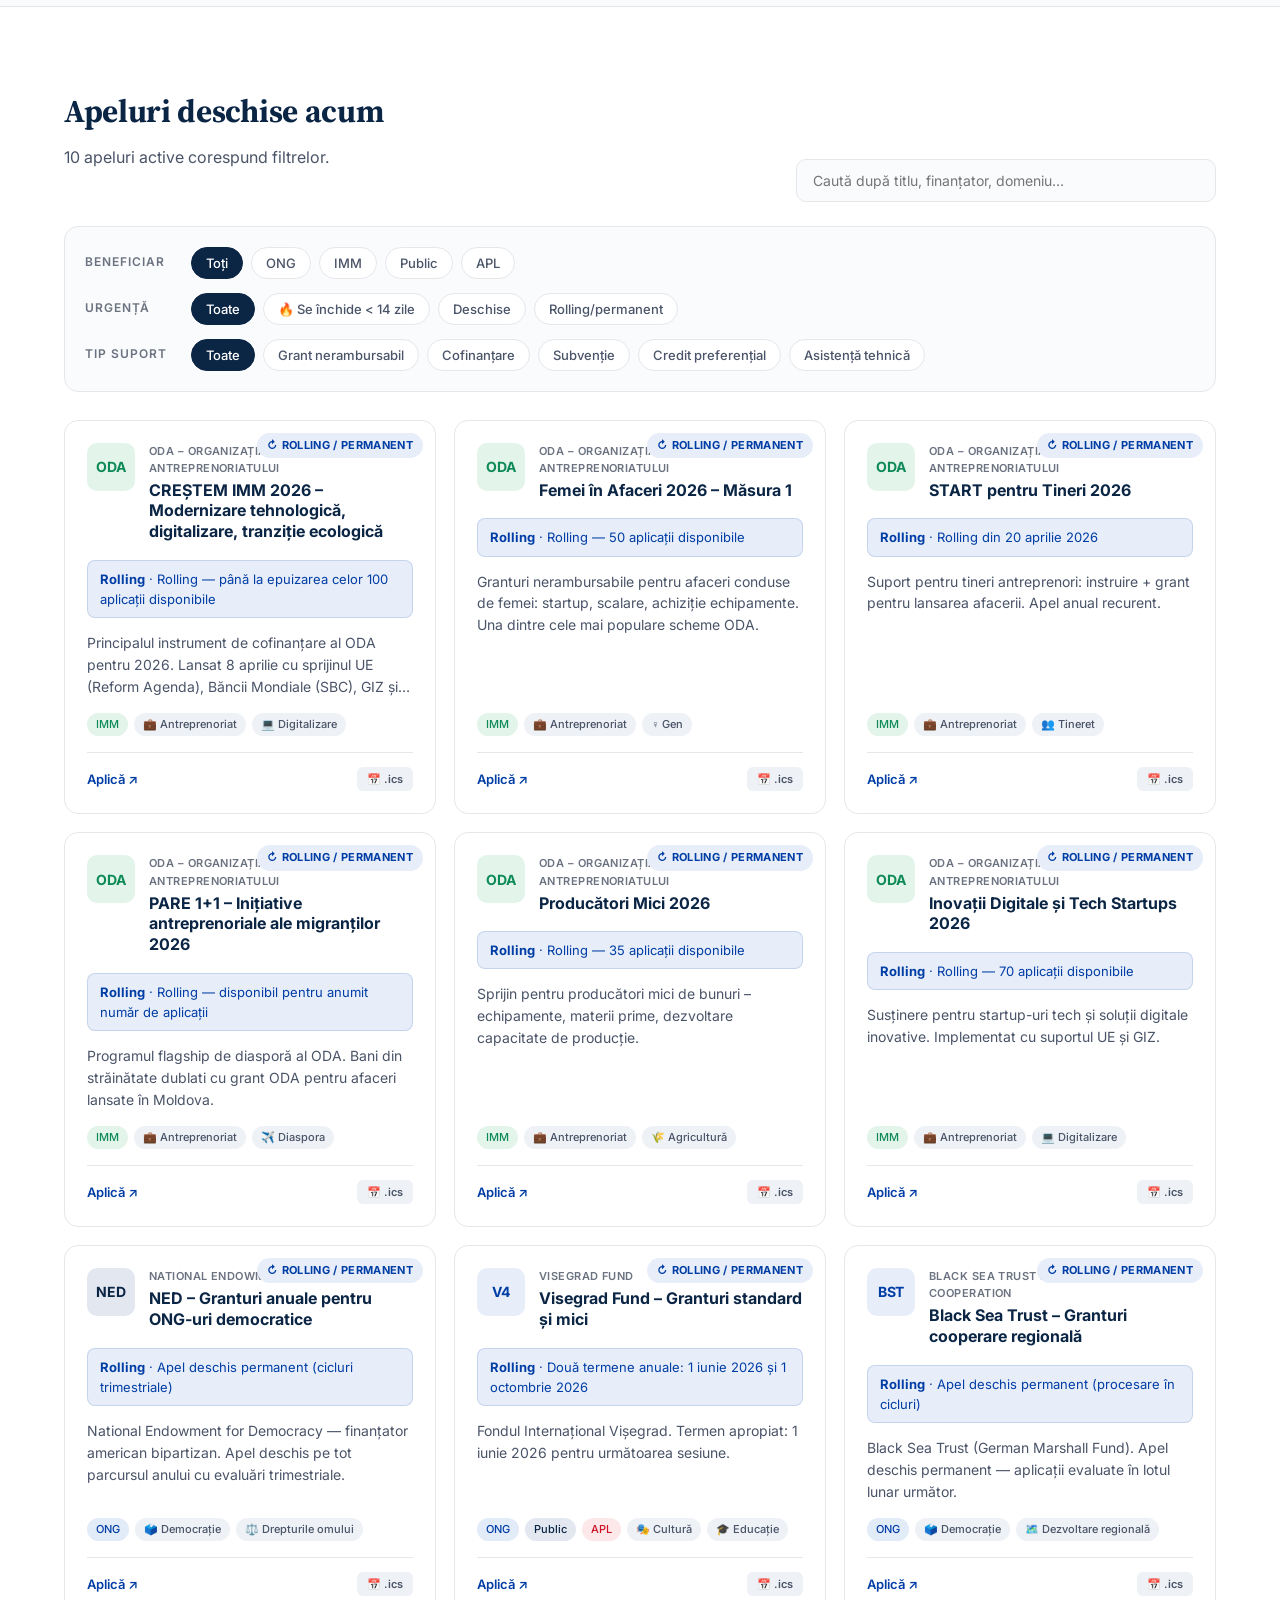
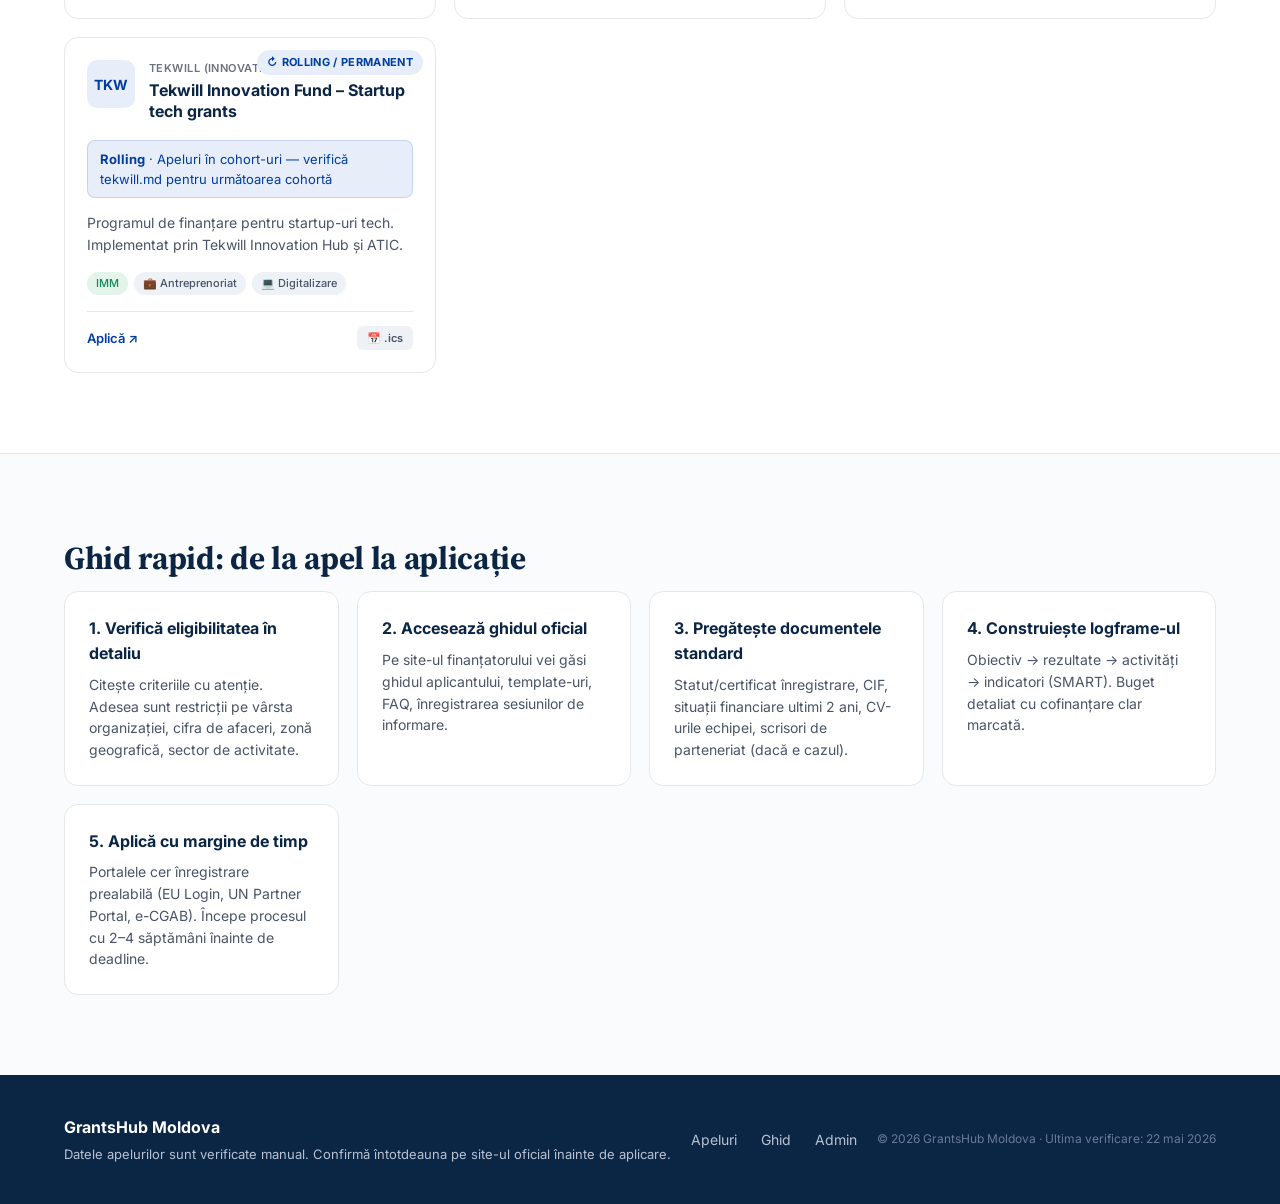
==== commit bd53efb8: "﻿feat: add servicii.html + consultatii.html (AO Centrul de Excelenta) - servicii.html: about AO + 2 " ====
--- a/index.html
+++ b/index.html
@@ -27,10 +27,10 @@
                 </div>
             </div>
             <nav class="nav">
-                <a href="#beneficiari">Beneficiari</a>
-                <a href="#domenii">Domenii</a>
                 <a href="#catalog">Apeluri</a>
                 <a href="#ghid">Ghid</a>
+                <a href="servicii.html">Servicii</a>
+                <a href="consultatii.html" class="nav-cta">Consultație</a>
                 <a href="admin.html" class="nav-admin">⚙ Admin</a>
             </nav>
         </div>
--- a/styles.css
+++ b/styles.css
@@ -83,6 +83,14 @@
     background: var(--bg);
 }
 .nav-admin:hover { background: var(--navy); color: #fff !important; border-color: var(--navy); }
+.nav-cta {
+    padding: 6px 14px;
+    border-radius: 8px;
+    background: var(--navy);
+    color: #fff !important;
+    font-weight: 600;
+}
+.nav-cta:hover { background: var(--blue); color: #fff !important; }
 
 .pulse-dot {
     display: inline-block;
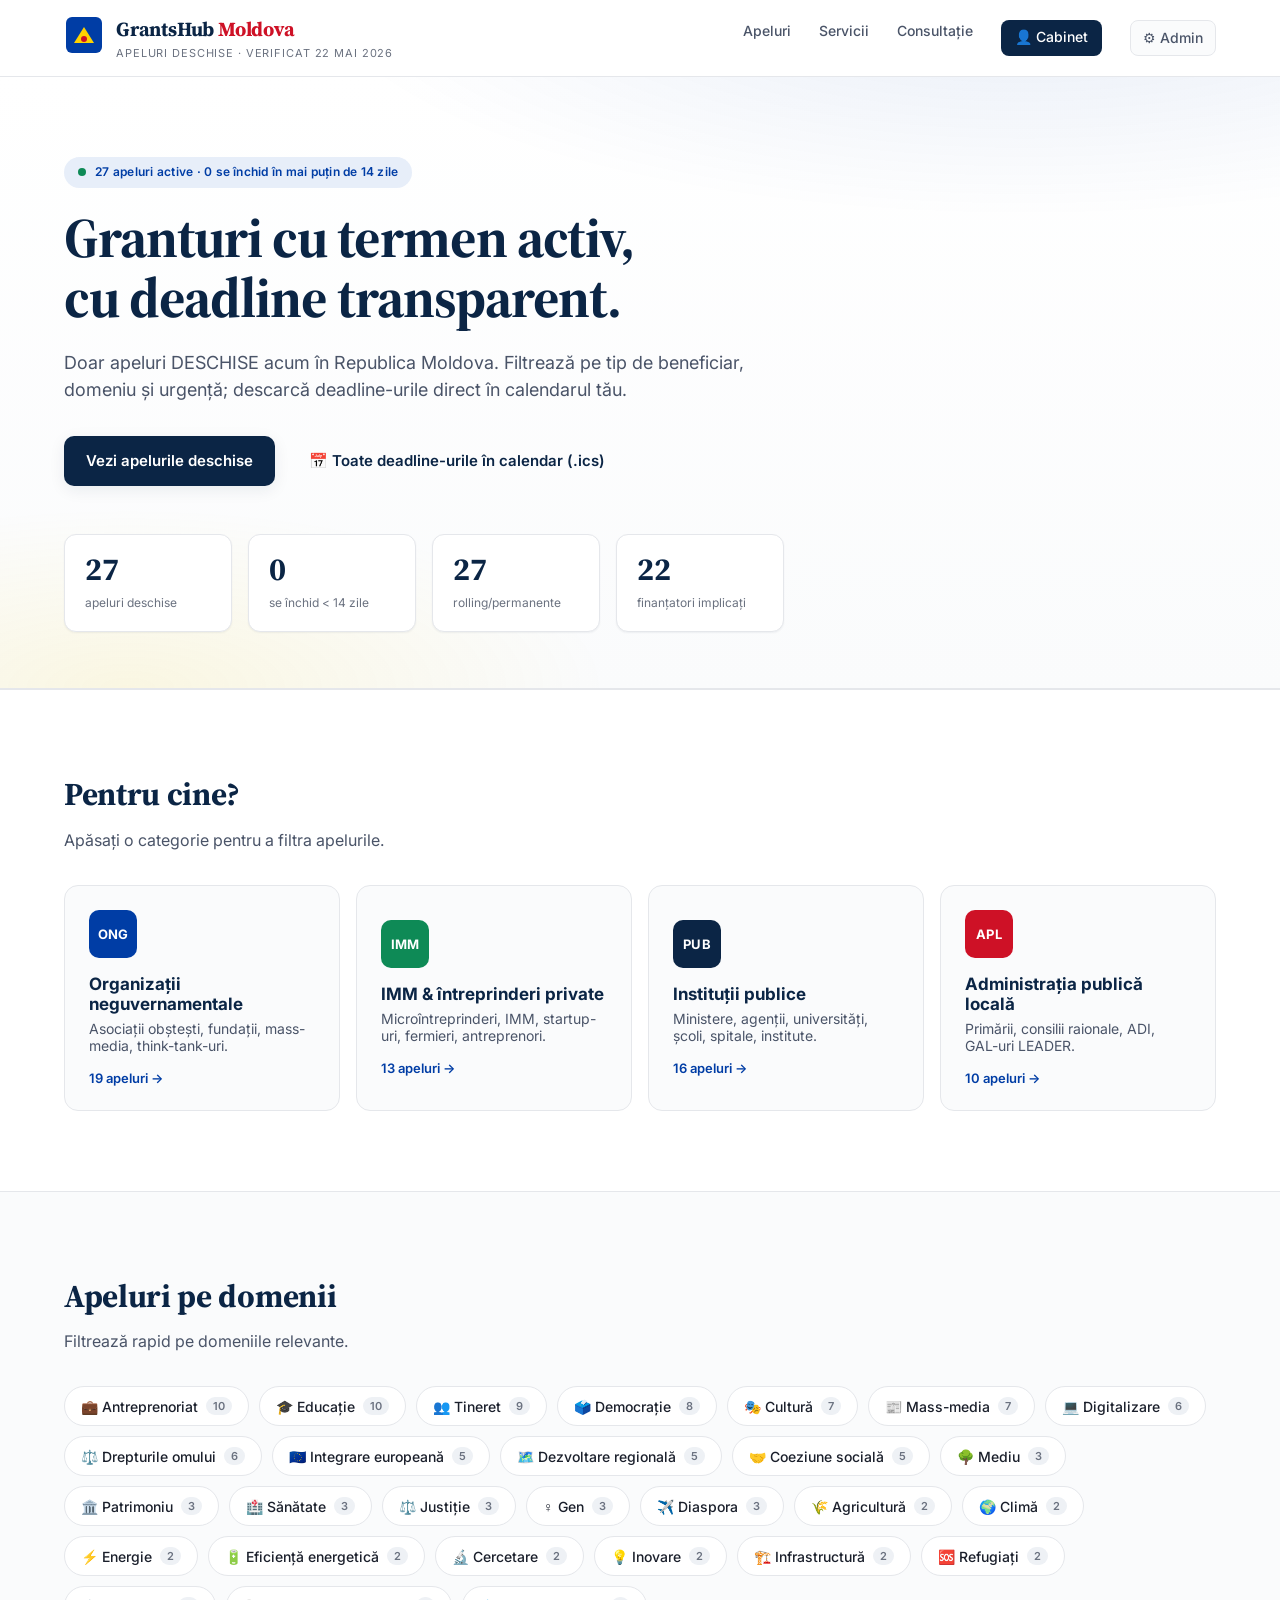
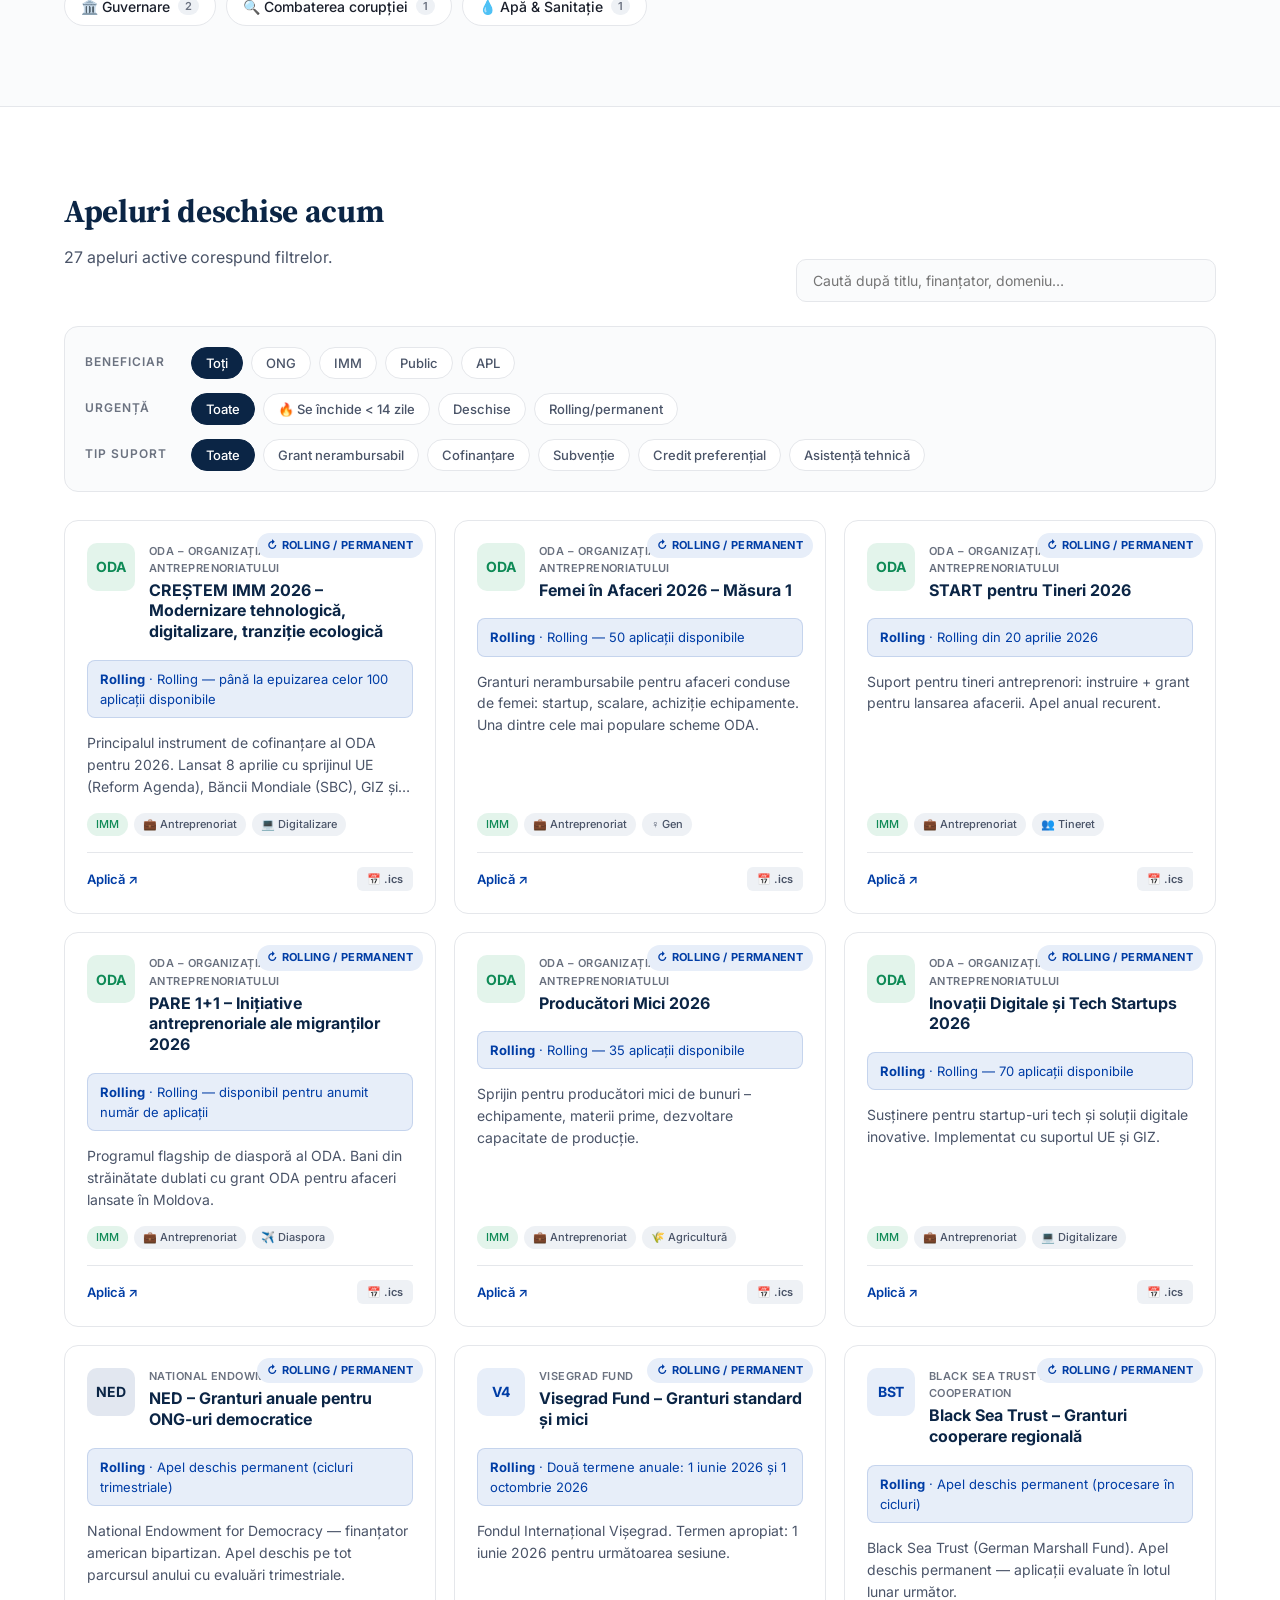
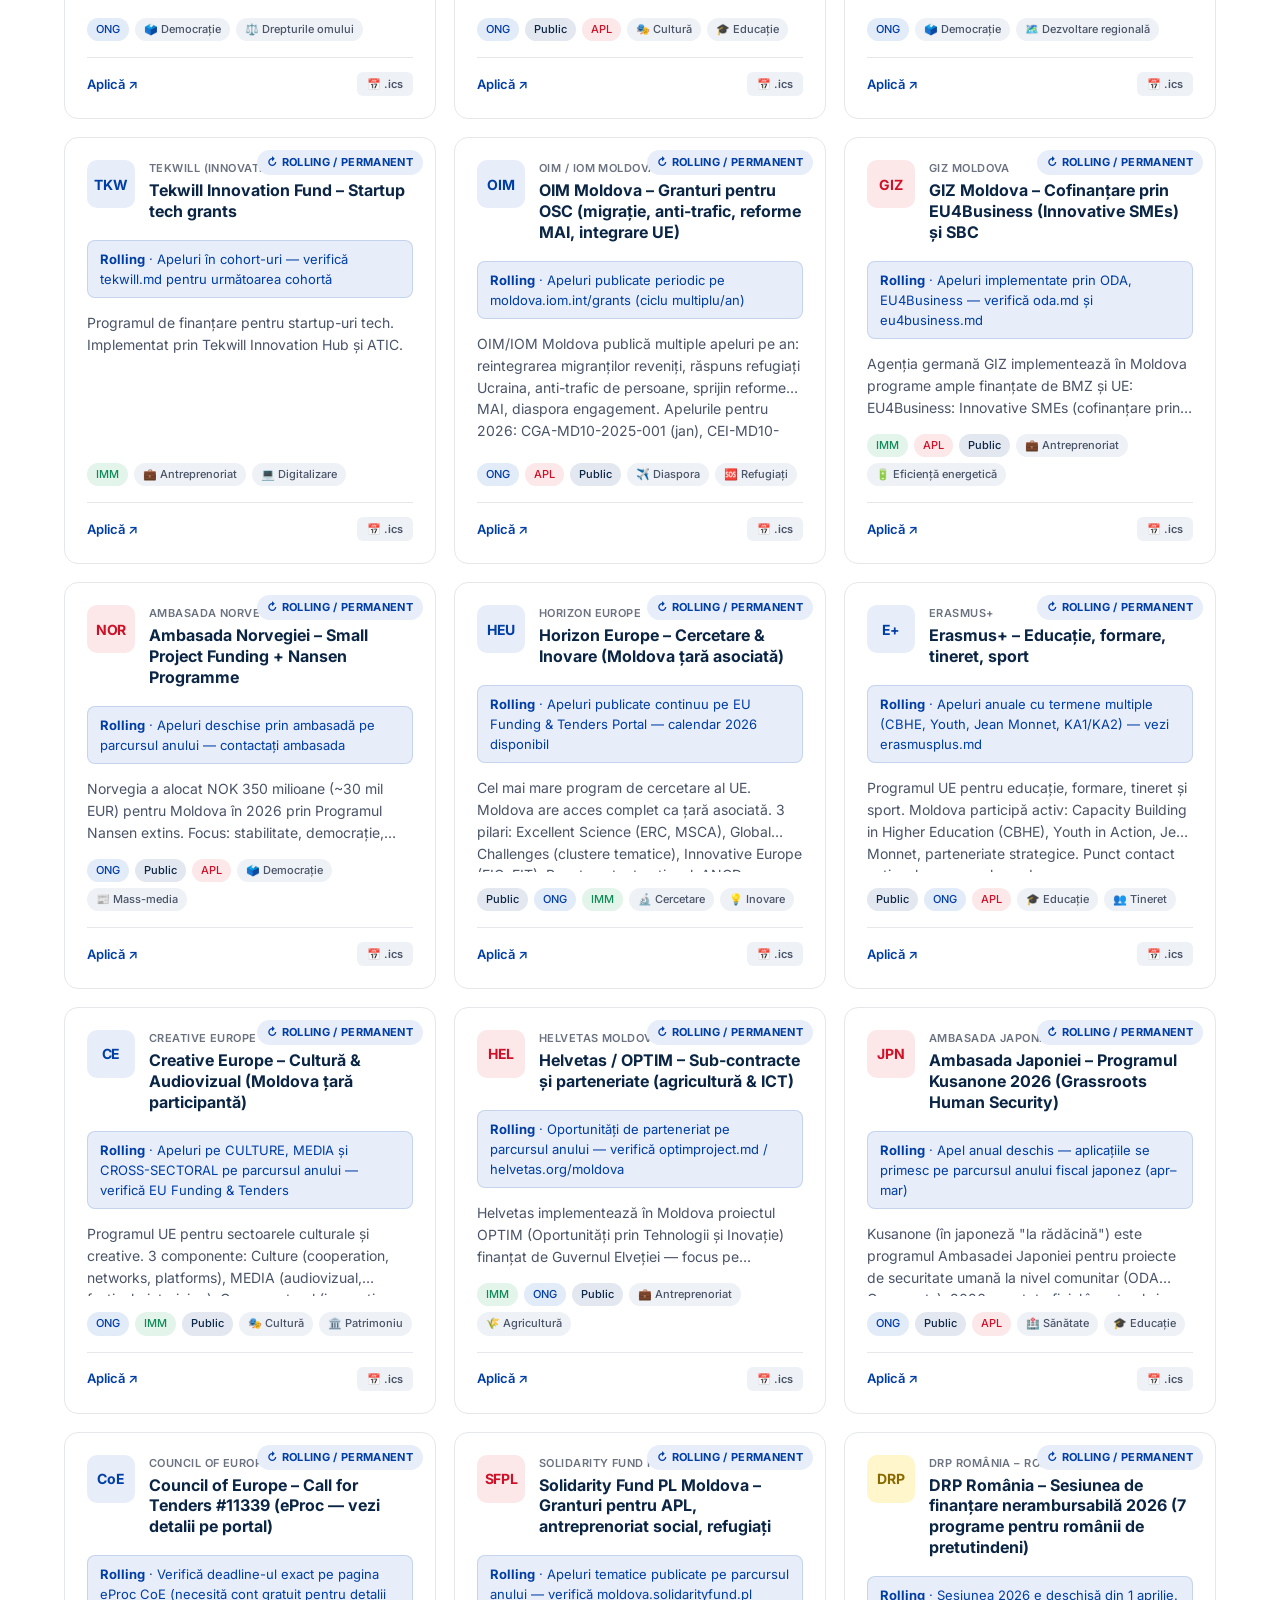
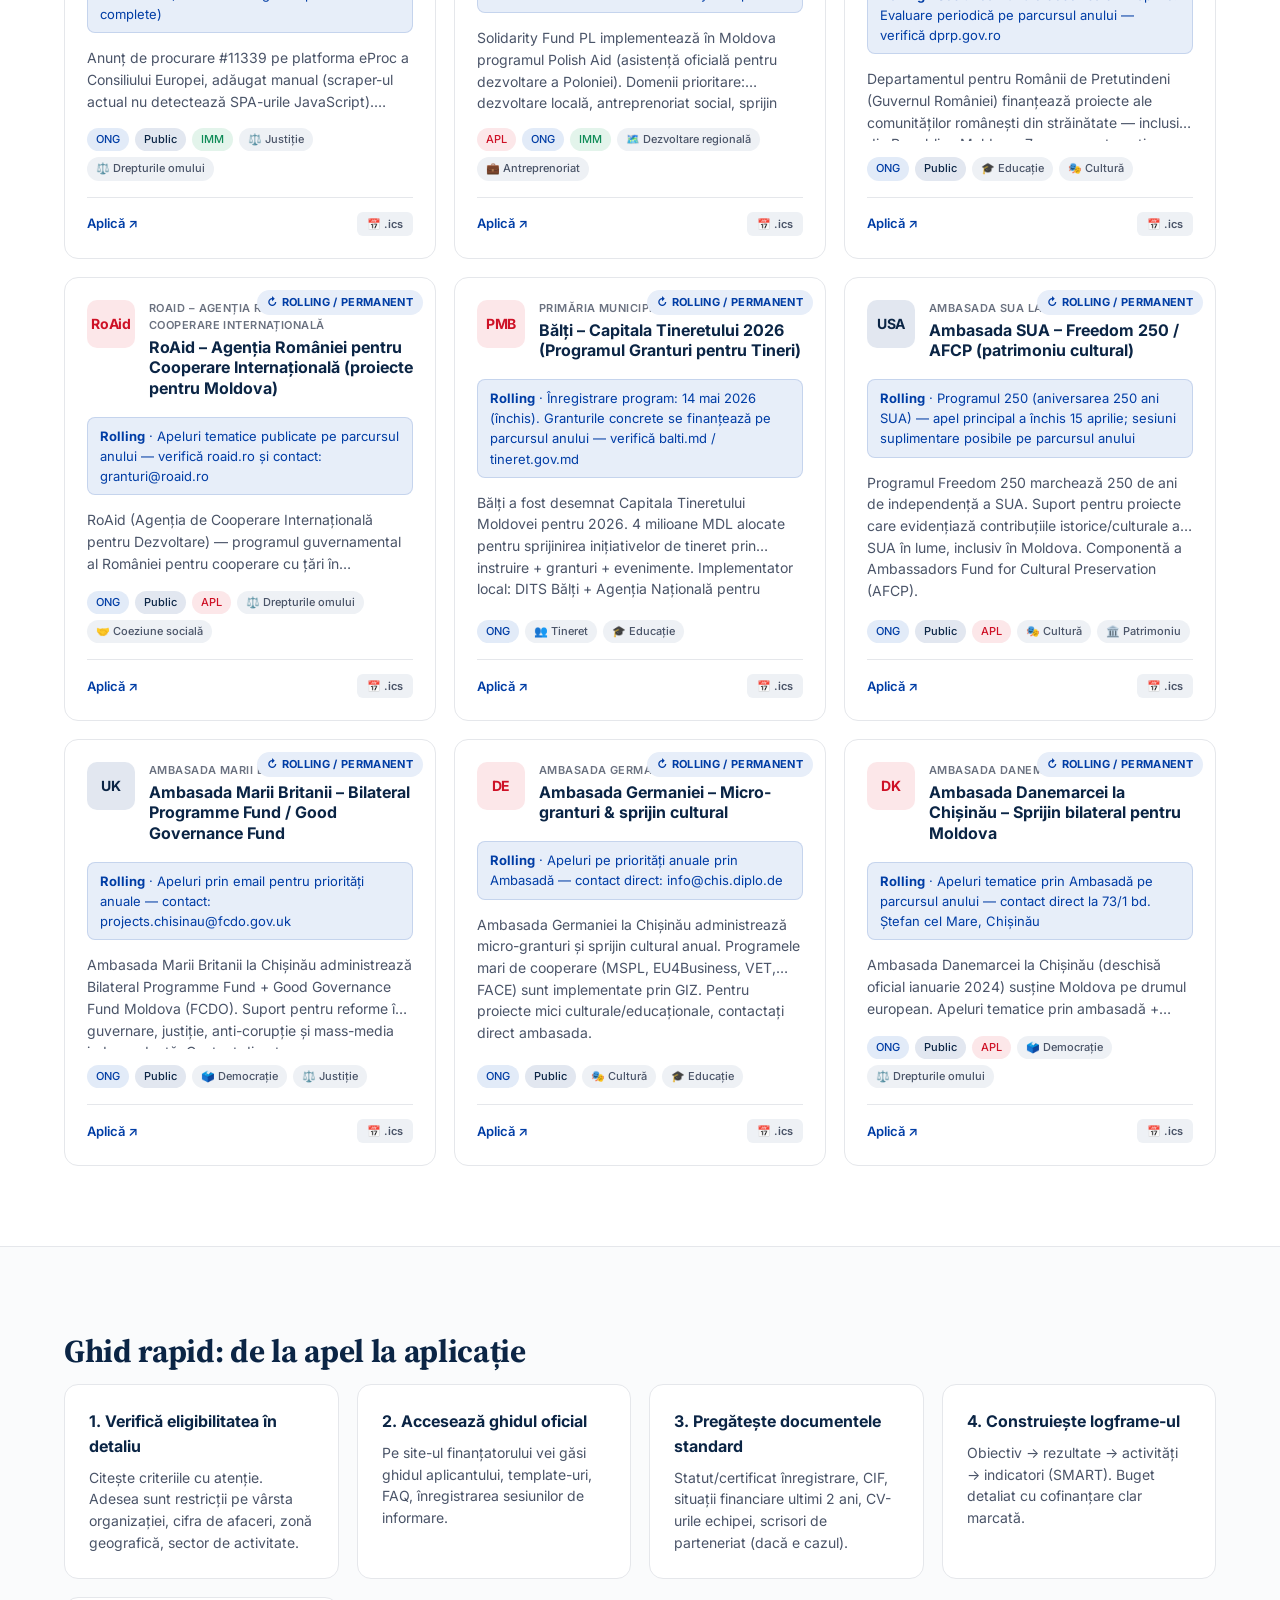
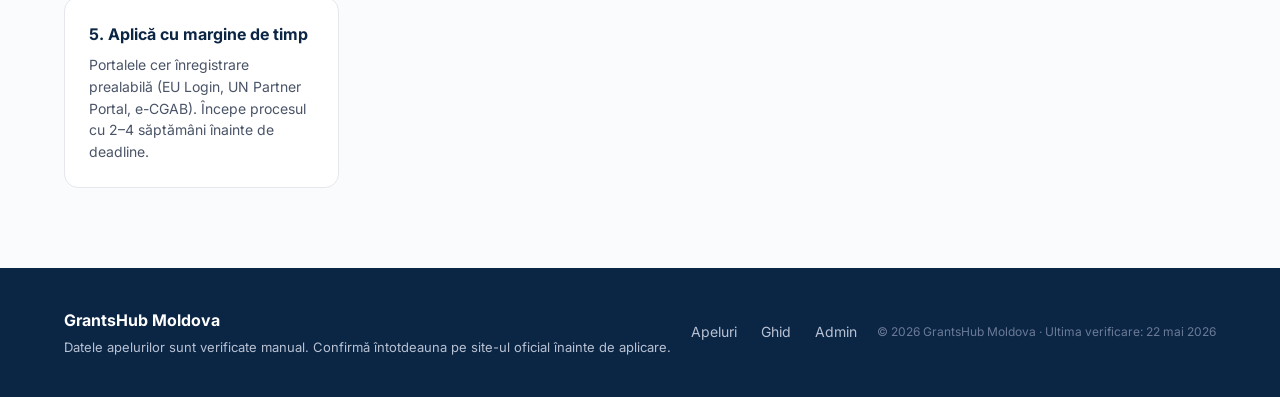
==== commit 65c3cbf7: "﻿feat: cabinet beneficiar DEMO (login + dashboard + messaging + avatar) Pagini noi (toate in cabinet" ====
--- a/index.html
+++ b/index.html
@@ -28,9 +28,9 @@
             </div>
             <nav class="nav">
                 <a href="#catalog">Apeluri</a>
-                <a href="#ghid">Ghid</a>
                 <a href="servicii.html">Servicii</a>
-                <a href="consultatii.html" class="nav-cta">Consultație</a>
+                <a href="consultatii.html">Consultație</a>
+                <a href="cabinet.html" class="nav-cta">👤 Cabinet</a>
                 <a href="admin.html" class="nav-admin">⚙ Admin</a>
             </nav>
         </div>
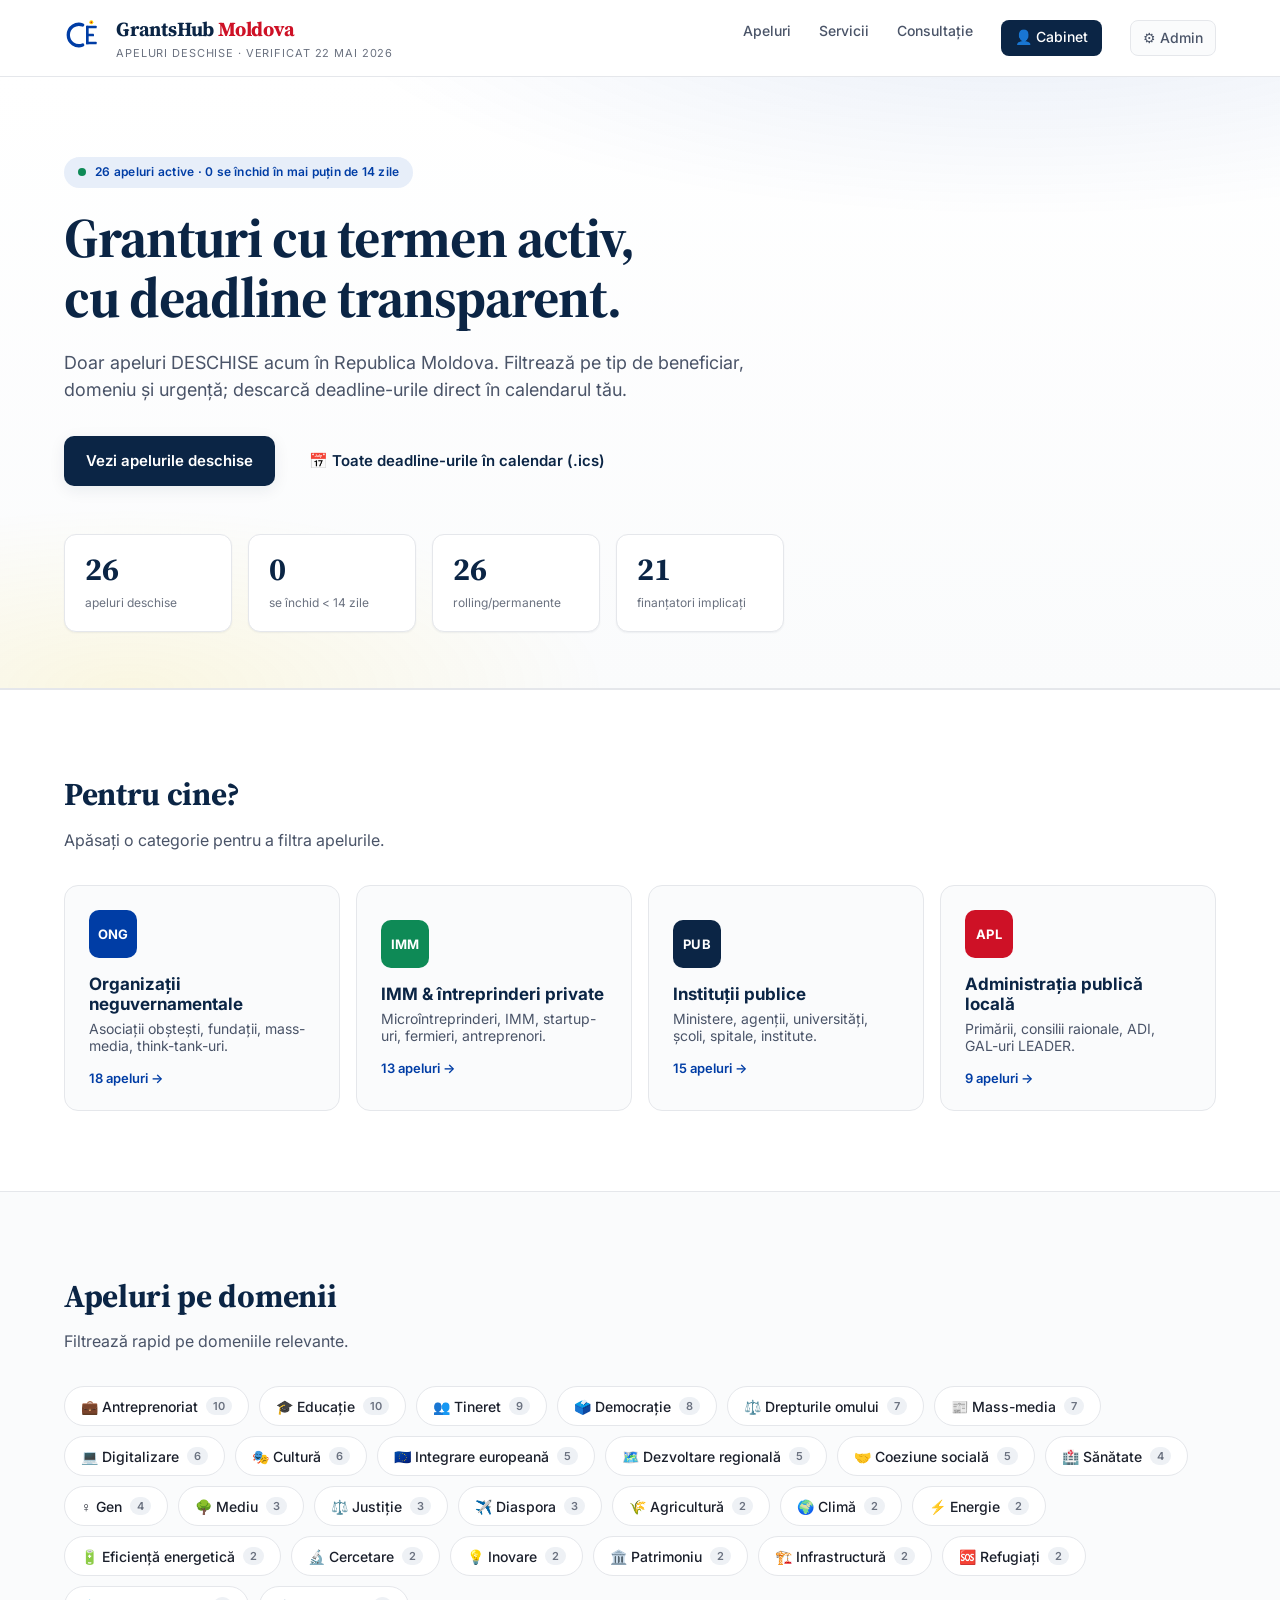
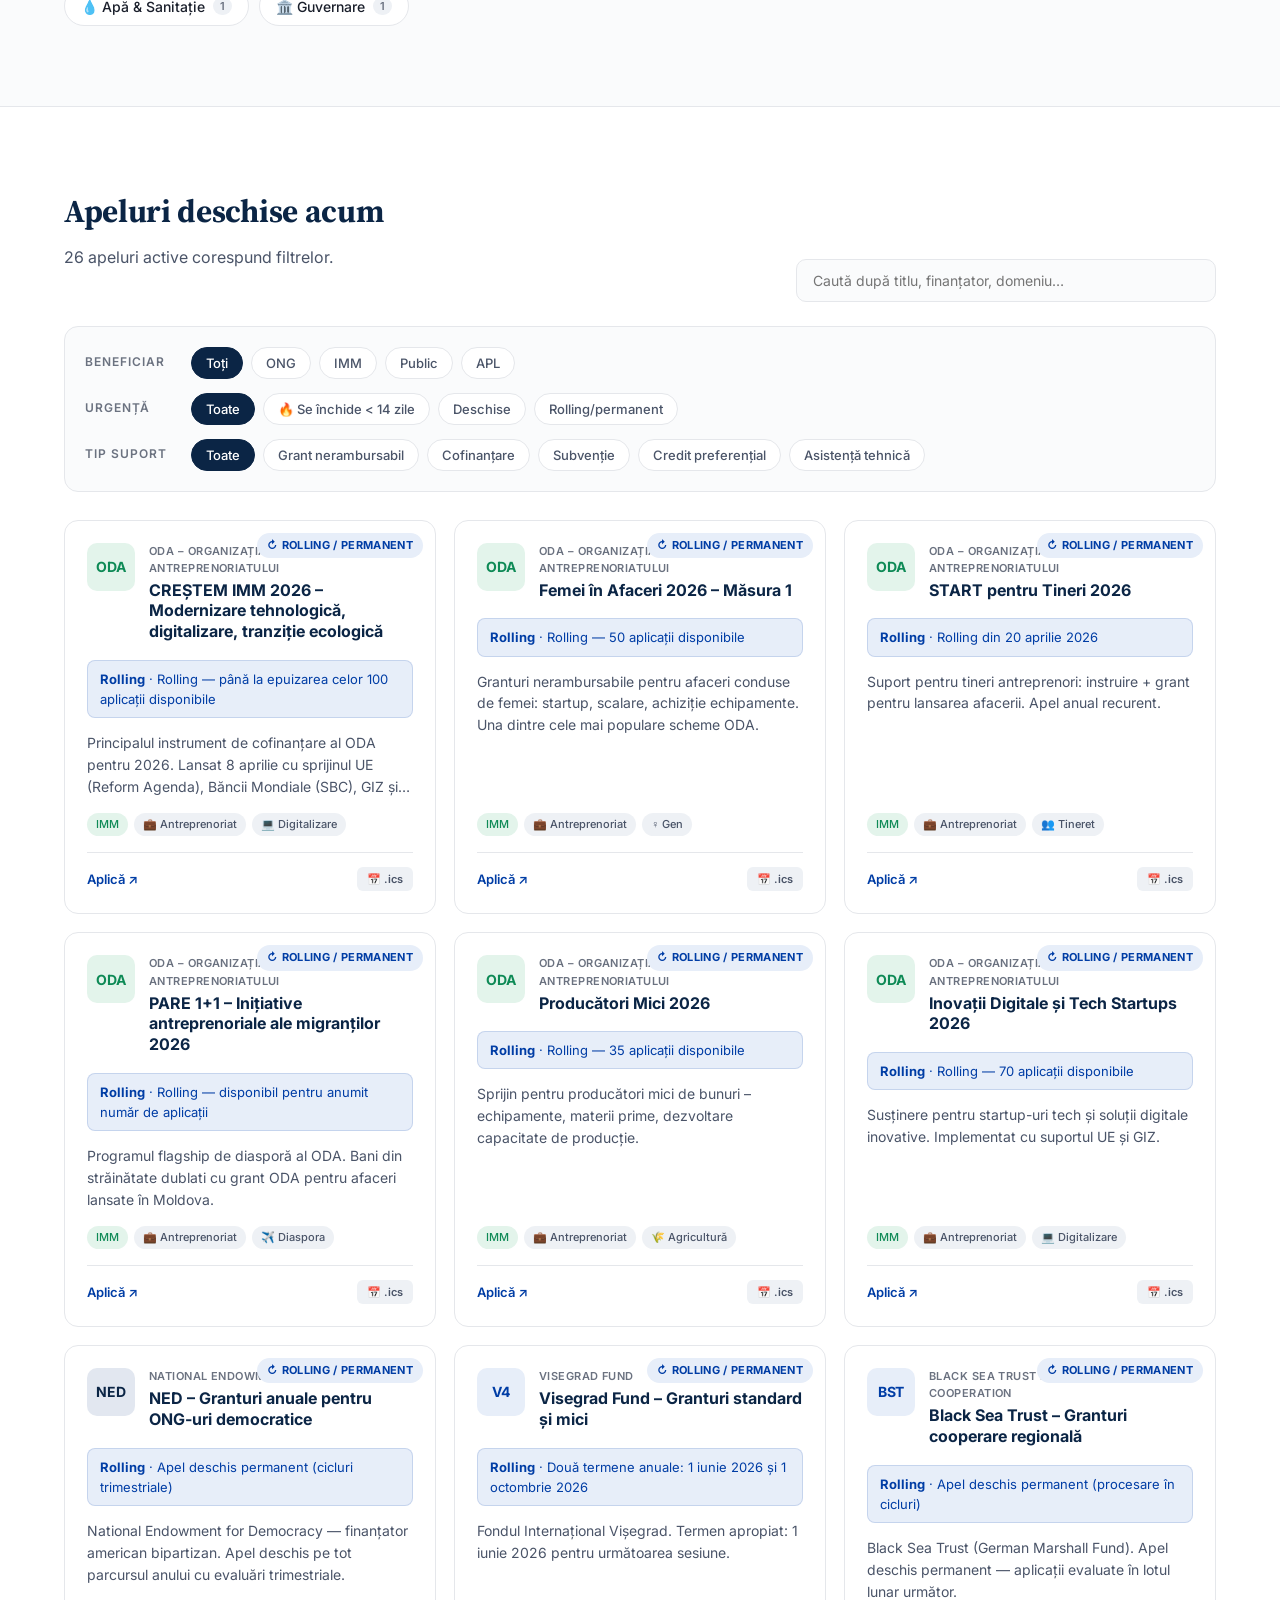
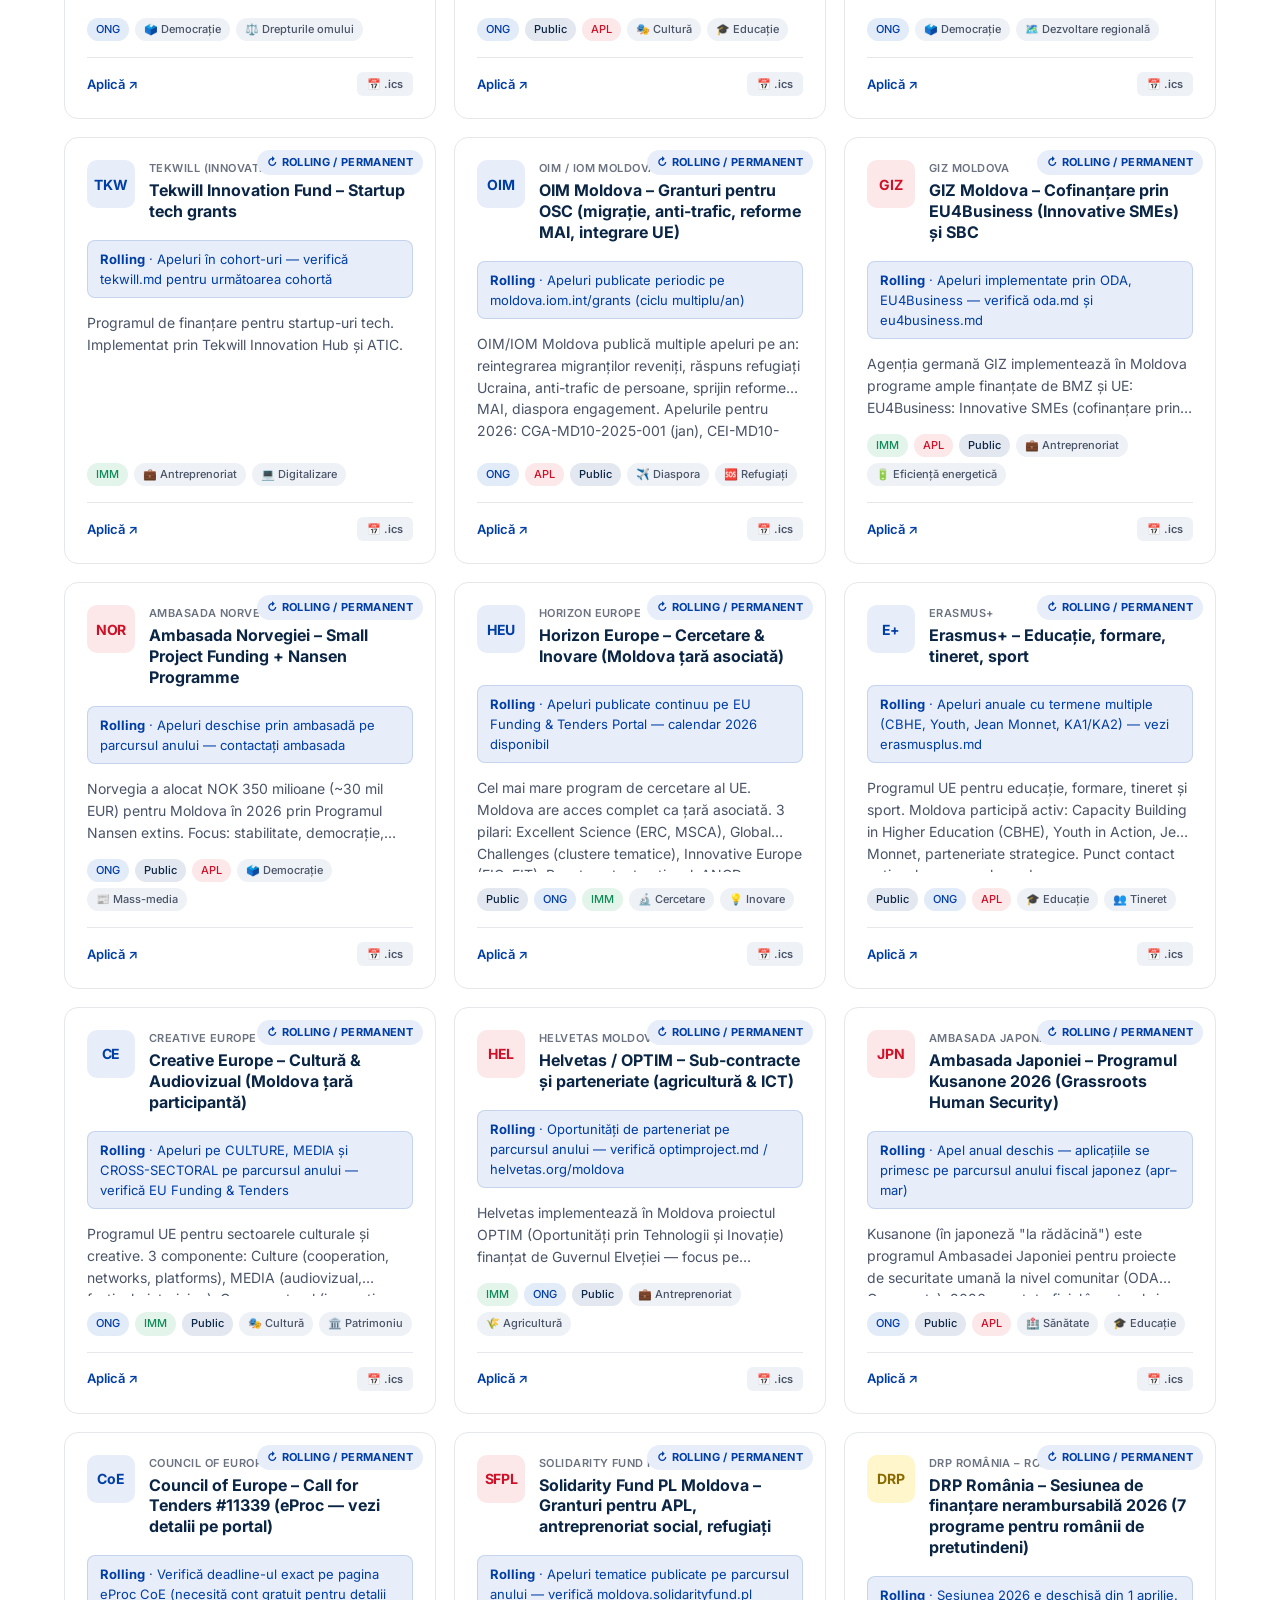
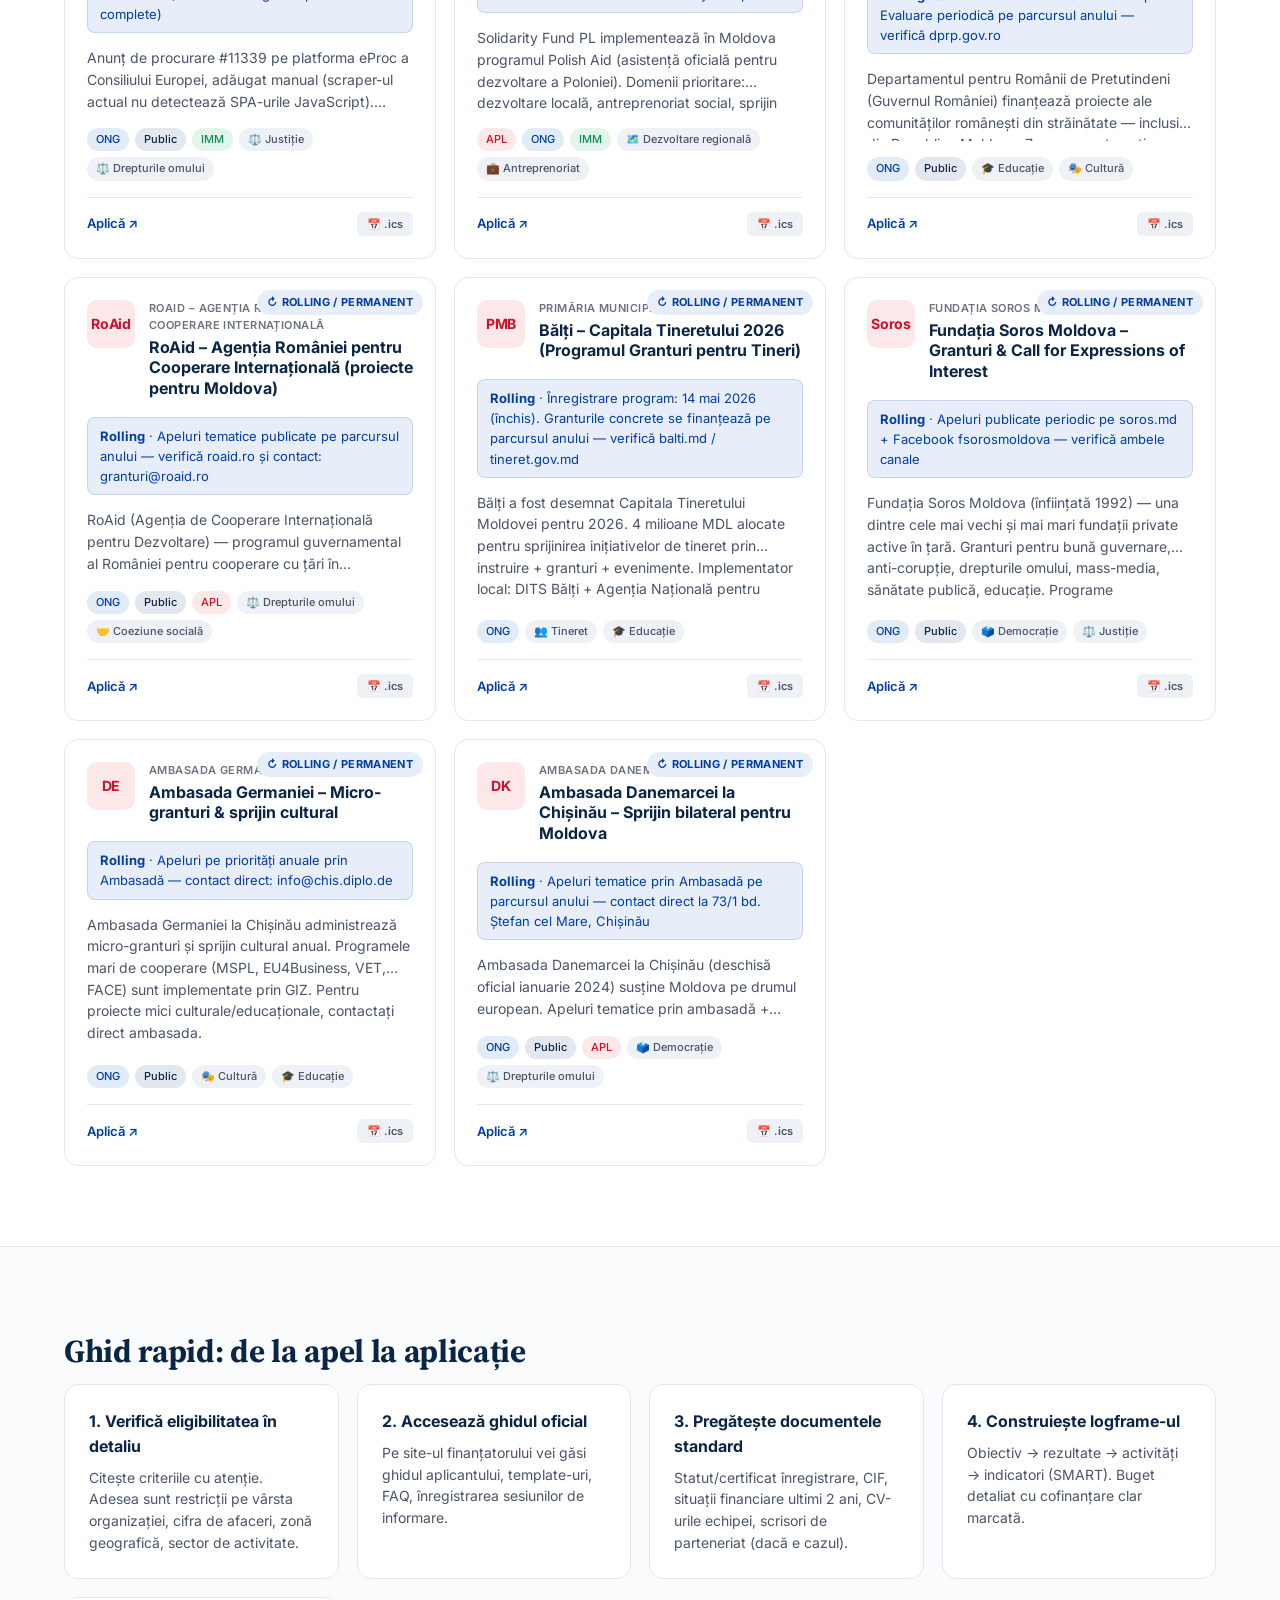
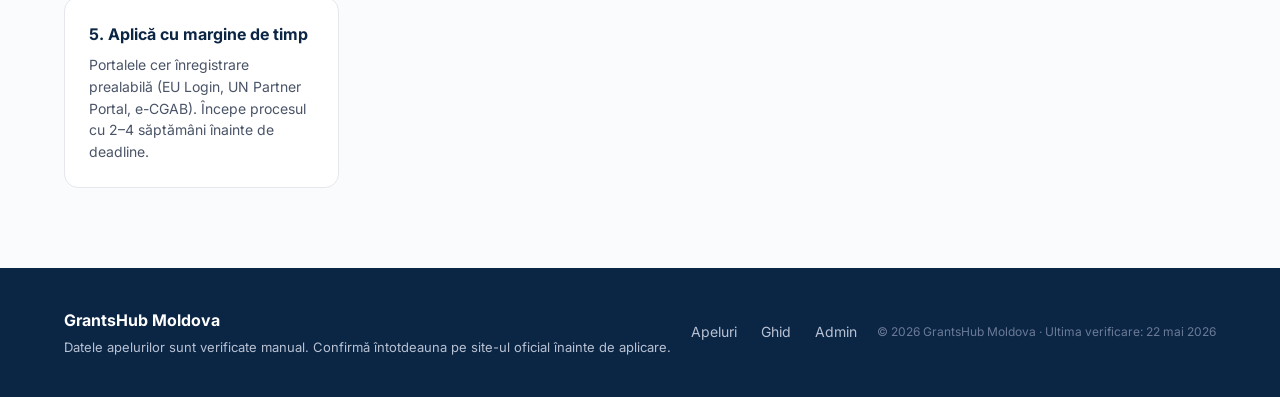
==== commit 3cb271aa: "feat(cabinet): full Grantio agent integration — eligibility, ideas wizard, project sheet flow Major " ====
--- a/index.html
+++ b/index.html
@@ -5,6 +5,7 @@
     <meta name="viewport" content="width=device-width, initial-scale=1.0">
     <title>GrantsHub Moldova — Apeluri deschise pentru granturi</title>
     <meta name="description" content="Apeluri de granturi DESCHISE acum în Republica Moldova: ONG, IMM, instituții publice, APL. Deadline-uri, criterii de eligibilitate, link-uri oficiale, export calendar.">
+    <link rel="icon" type="image/svg+xml" href="favicon.svg">
     <link rel="stylesheet" href="styles.css?v=3">
     <link rel="preconnect" href="https://fonts.googleapis.com">
     <link rel="preconnect" href="https://fonts.gstatic.com" crossorigin>
@@ -15,10 +16,14 @@
         <div class="container header-inner">
             <div class="brand">
                 <div class="brand-mark" aria-hidden="true">
-                    <svg viewBox="0 0 40 40" width="40" height="40">
-                        <rect x="2" y="2" width="36" height="36" rx="6" fill="#003DA5"/>
-                        <path d="M10 28 L20 12 L30 28 Z" fill="#FFD200"/>
-                        <circle cx="20" cy="24" r="3" fill="#CE1126"/>
+                    <svg viewBox="0 0 120 120" width="40" height="40" aria-hidden="true">
+                        <path d="M 56 30 A 32 32 0 1 0 56 90" fill="none" stroke="#003DA5" stroke-width="10" stroke-linecap="round"/>
+                        <rect x="66" y="32" width="8" height="56" rx="2" fill="#003DA5"/>
+                        <rect x="66" y="32" width="32" height="8" rx="2" fill="#003DA5"/>
+                        <rect x="66" y="56" width="24" height="8" rx="2" fill="#003DA5"/>
+                        <rect x="66" y="80" width="32" height="8" rx="2" fill="#003DA5"/>
+                        <circle cx="82" cy="22" r="6" fill="#FFD200"/>
+                        <circle cx="82" cy="22" r="2.5" fill="#CE1126"/>
                     </svg>
                 </div>
                 <div class="brand-text">
--- a/styles.css
+++ b/styles.css
@@ -1,11 +1,21 @@
 :root {
+    /* === Drapel Moldova — paletă echilibrată albastru / galben / roșu === */
+    --md-blue: #003DA5;       /* Albastru — autoritate, încredere, instituțional */
+    --md-yellow: #FFD200;     /* Galben — vizibilitate, optimism, energie */
+    --md-red: #CE1126;        /* Roșu — urgență, accent critic, premium */
+    --md-blue-soft: #E7EEF9;
+    --md-yellow-soft: #FFF6CC;
+    --md-red-soft: #FDECEE;
+
+    /* Legacy aliases pentru backward compat */
     --navy: #0B2545;
     --navy-2: #13315C;
-    --blue: #003DA5;
-    --blue-soft: #E7EEF9;
-    --yellow: #FFD200;
-    --red: #CE1126;
+    --blue: var(--md-blue);
+    --blue-soft: var(--md-blue-soft);
+    --yellow: var(--md-yellow);
+    --red: var(--md-red);
     --green: #0E8A56;
+
     --ink: #1A1F2B;
     --ink-2: #4A5468;
     --ink-3: #6B7280;
@@ -13,9 +23,15 @@
     --line-2: #EEF1F5;
     --bg: #FAFBFC;
     --white: #FFFFFF;
+
     --shadow-sm: 0 1px 2px rgba(11,37,69,.06);
     --shadow-md: 0 4px 16px rgba(11,37,69,.08);
     --shadow-lg: 0 12px 32px rgba(11,37,69,.12);
+
+    /* Gradient drapel — folosibil pe headere/accentuări */
+    --md-flag-gradient: linear-gradient(90deg, var(--md-blue) 0%, var(--md-blue) 33%, var(--md-yellow) 33%, var(--md-yellow) 66%, var(--md-red) 66%, var(--md-red) 100%);
+    --md-flag-stripe-h: 4px;
+
     --radius: 14px;
     --radius-sm: 10px;
 }
